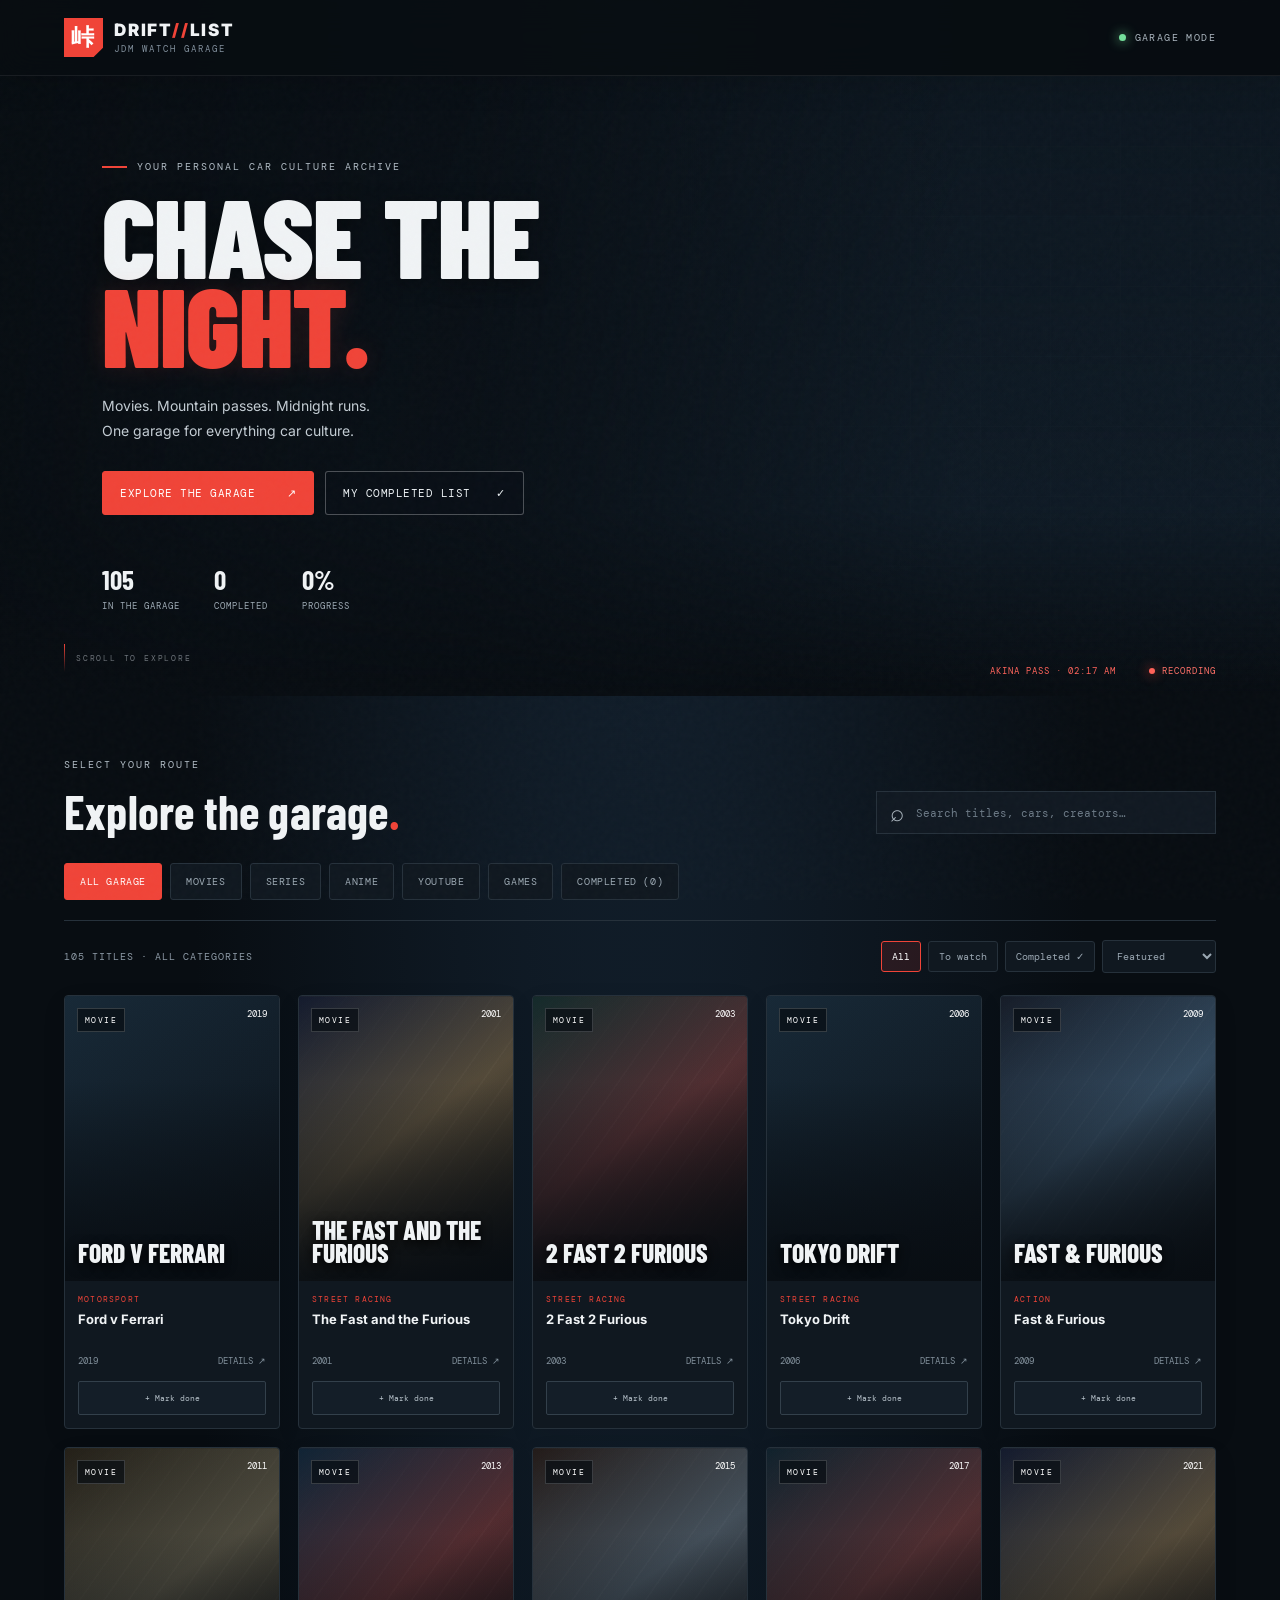
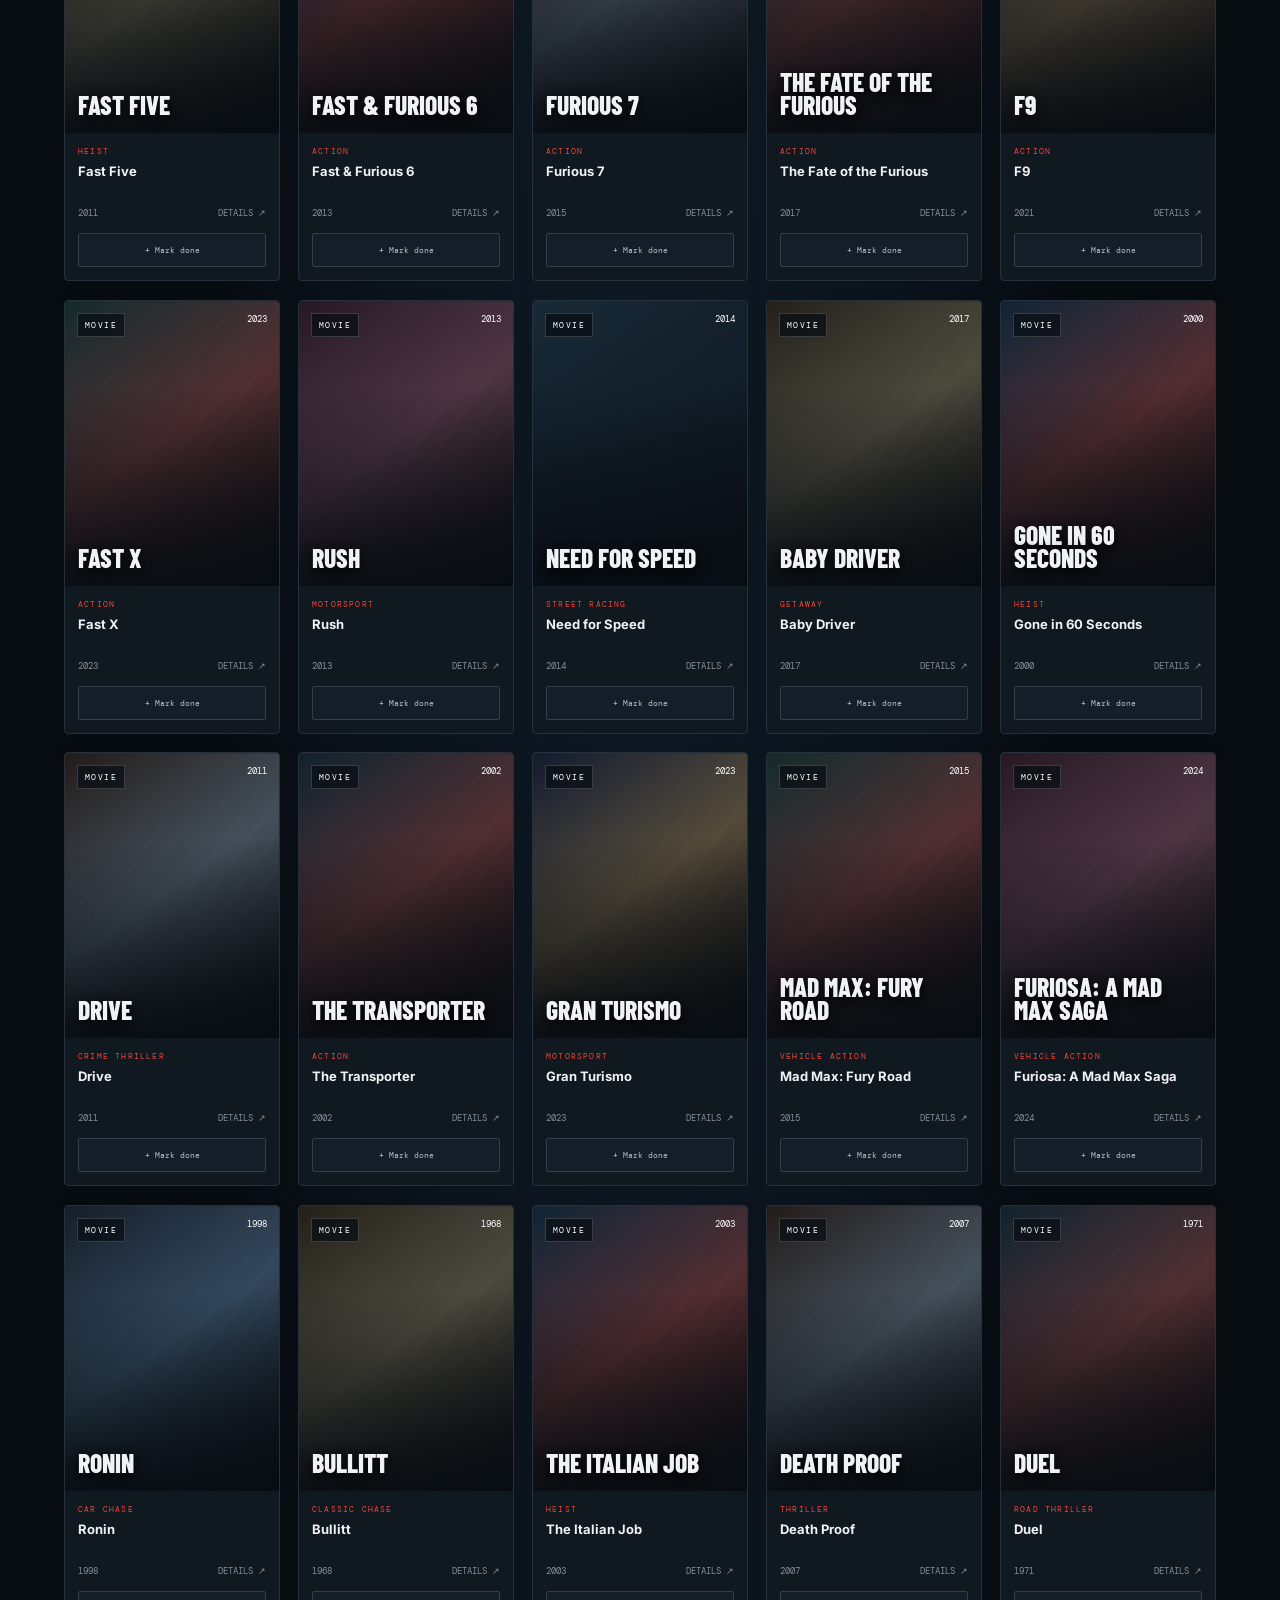
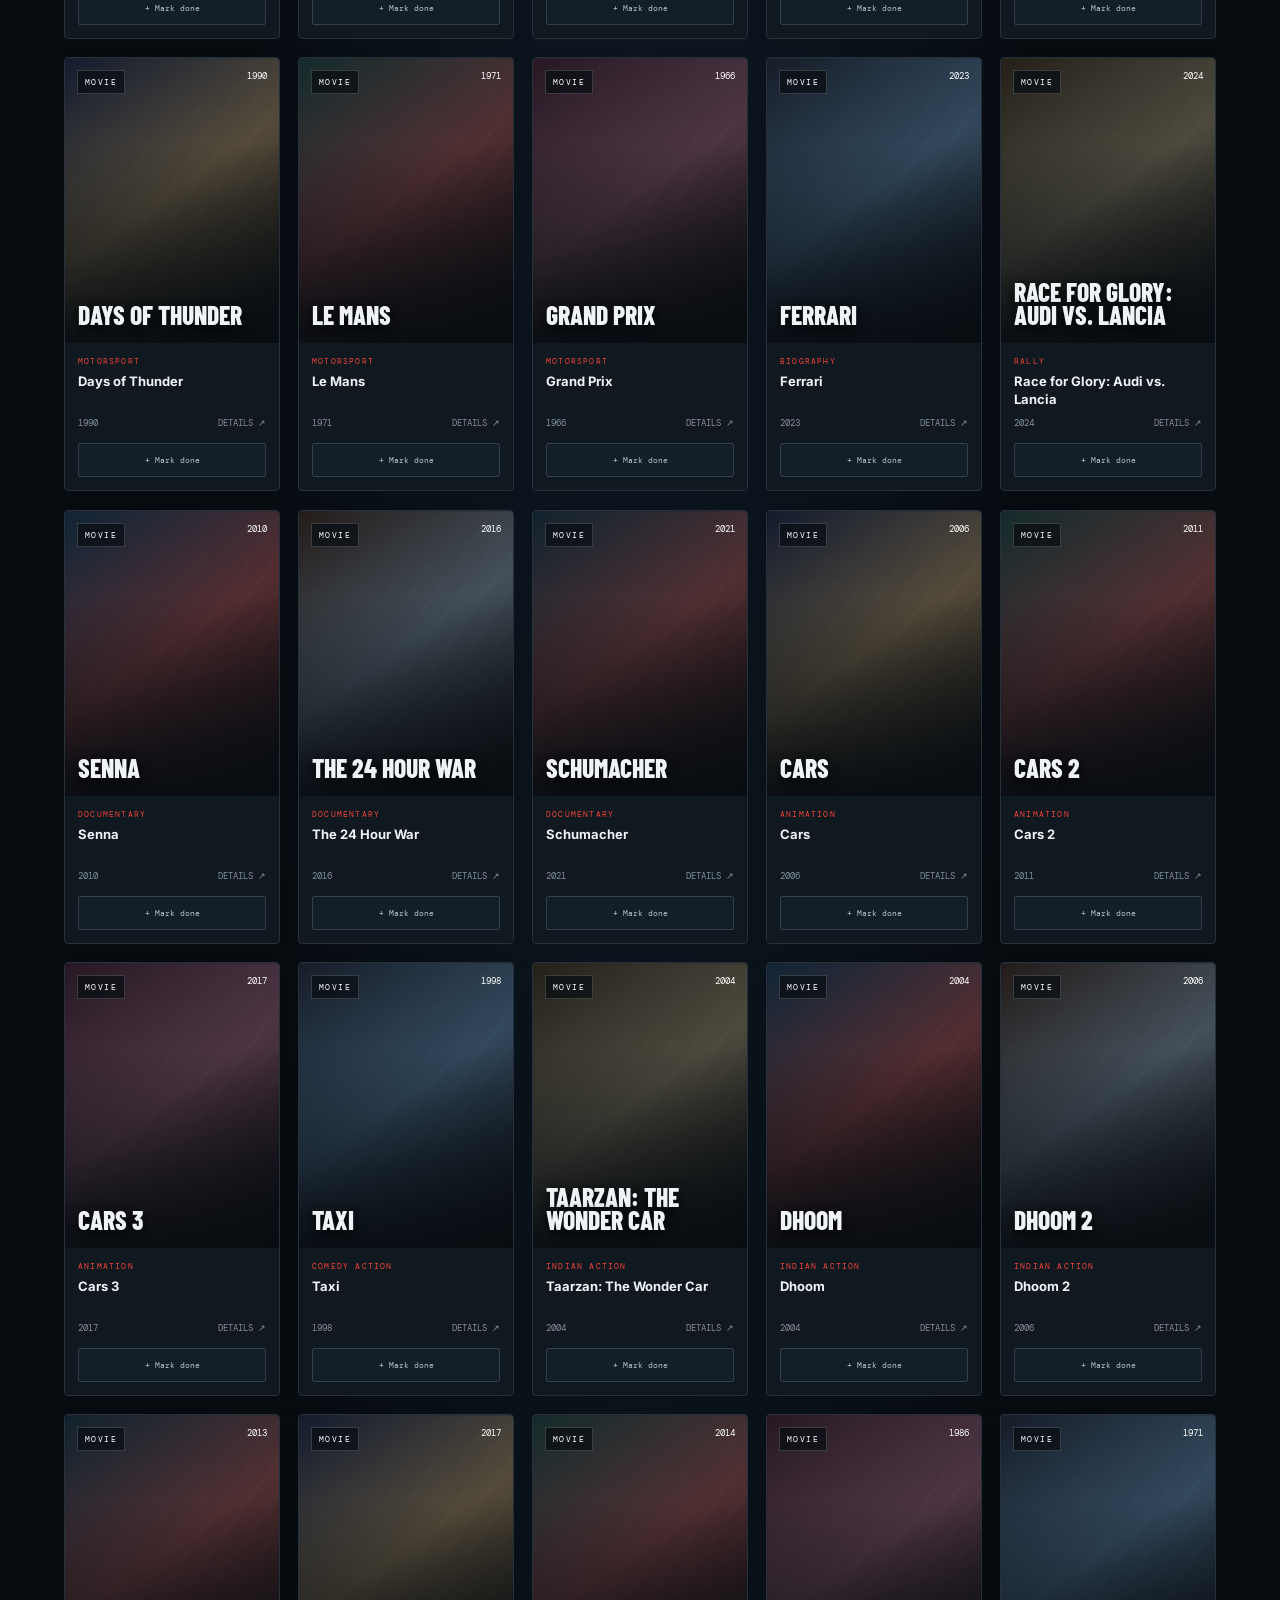
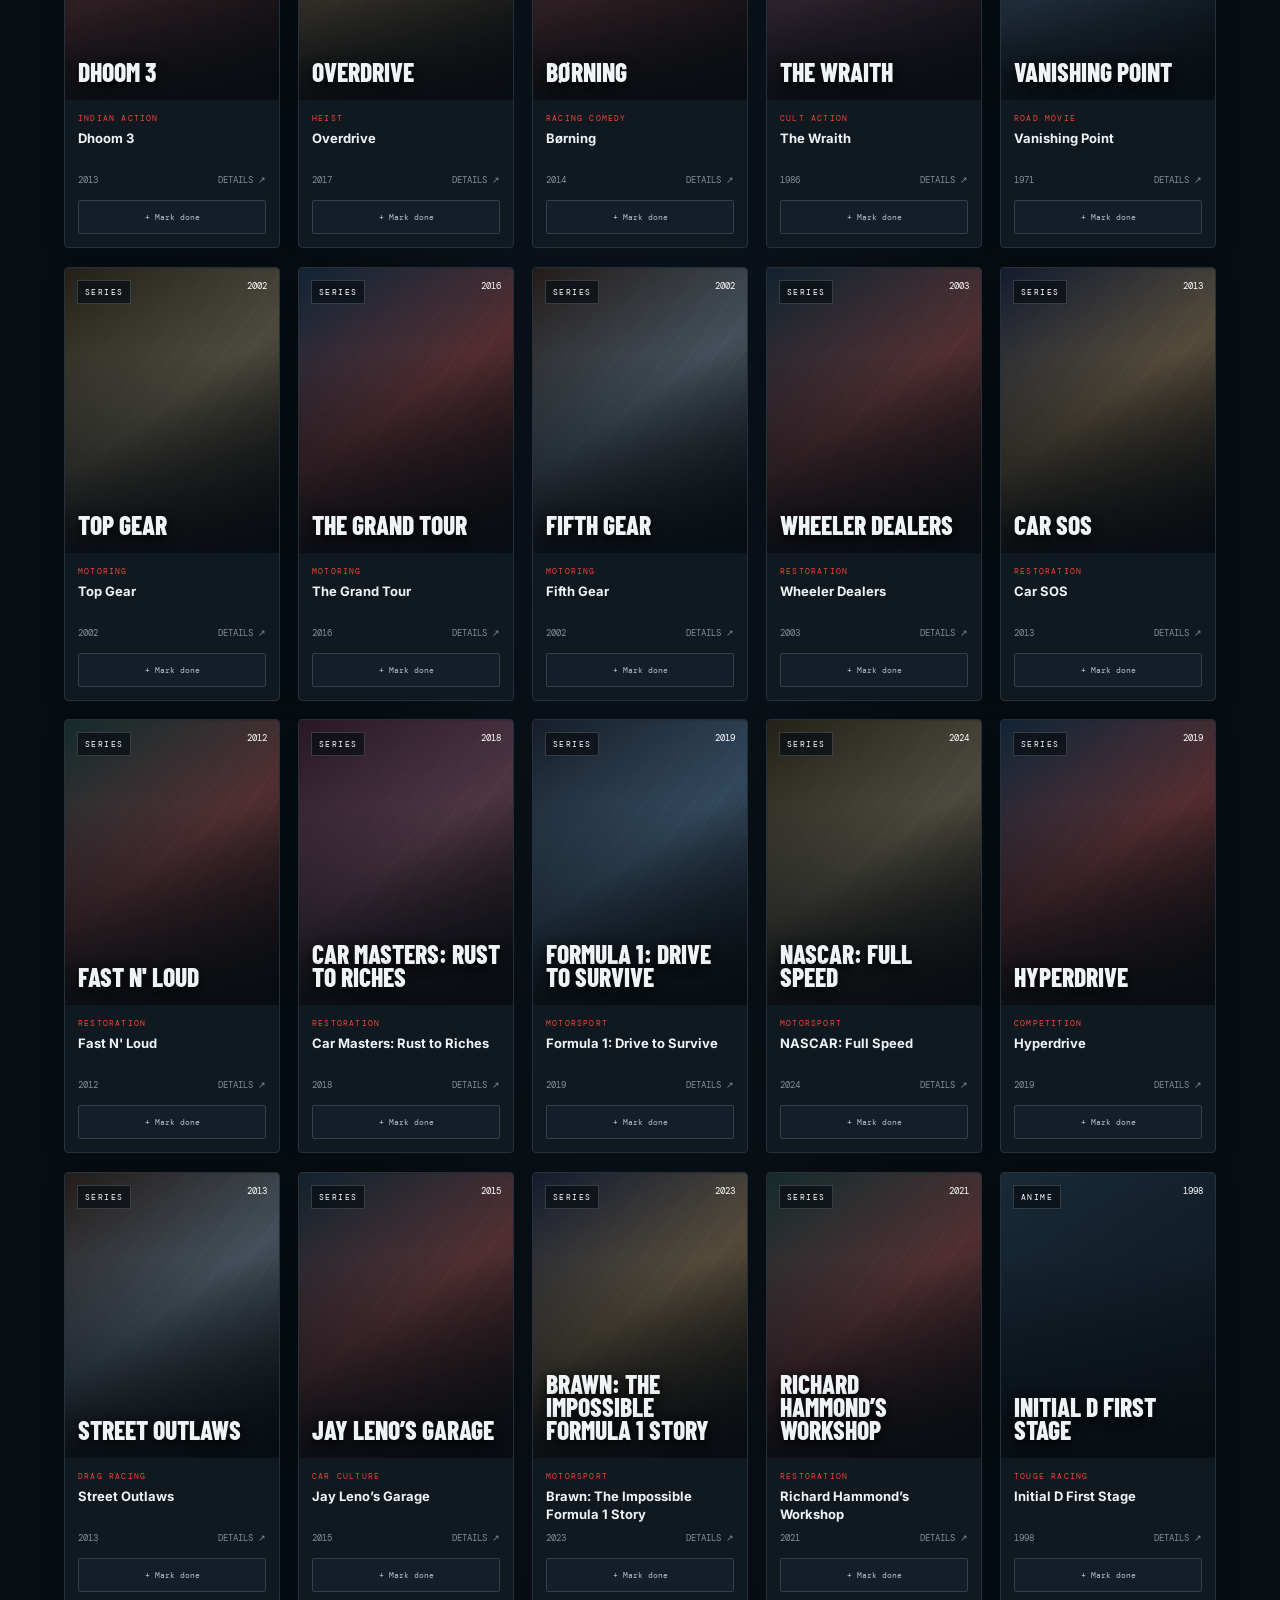
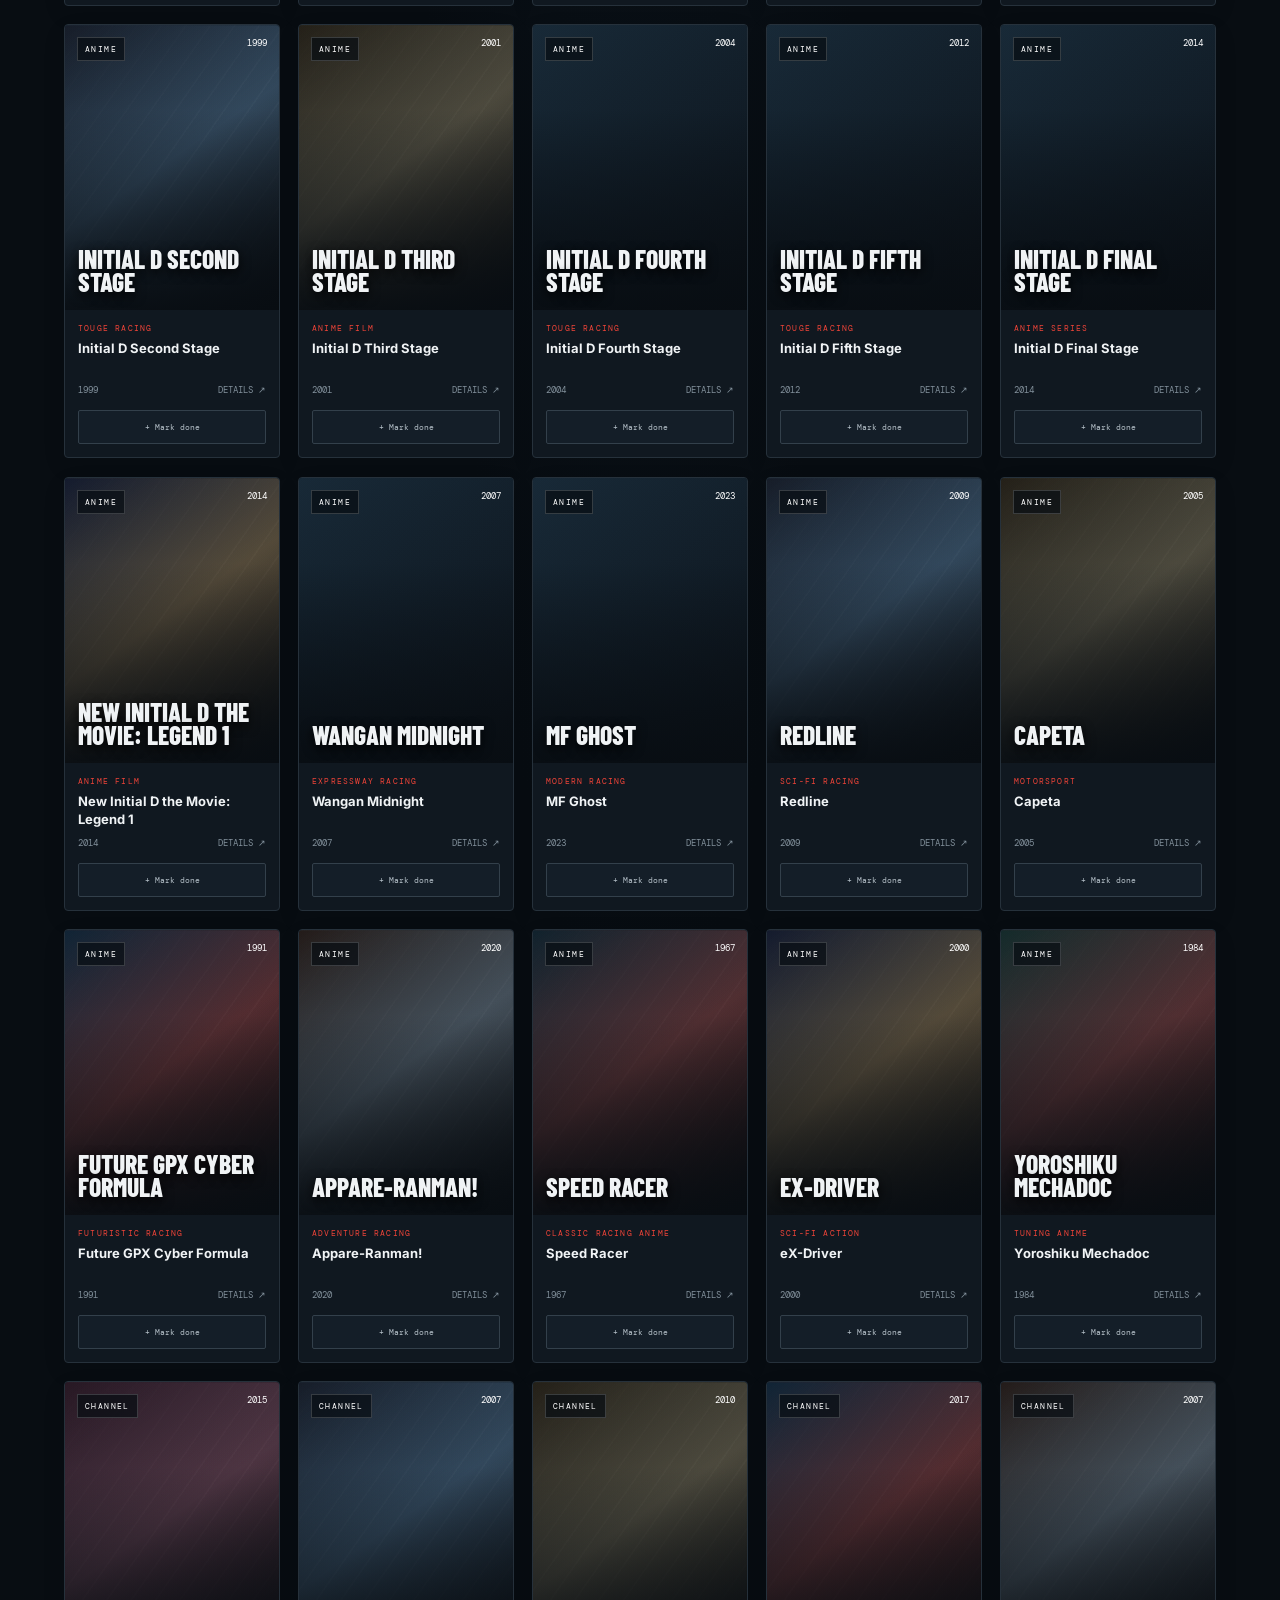
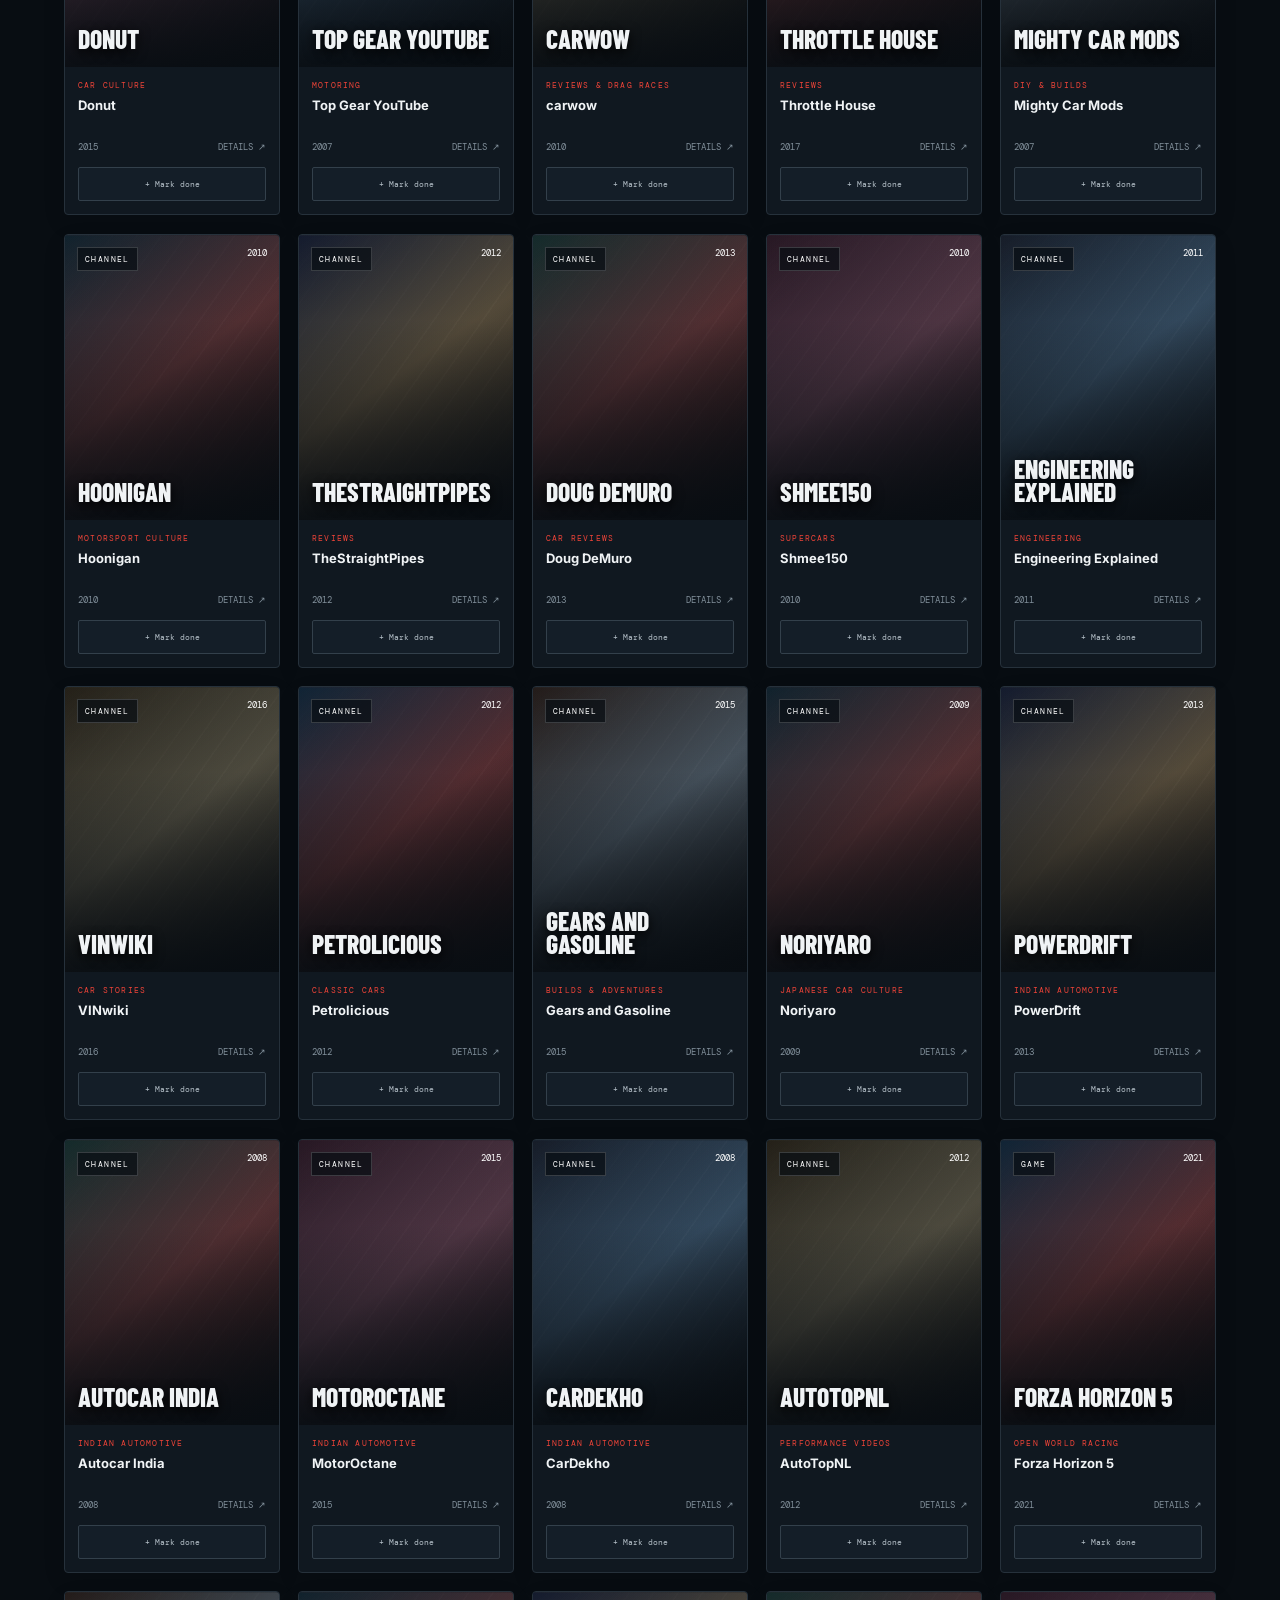
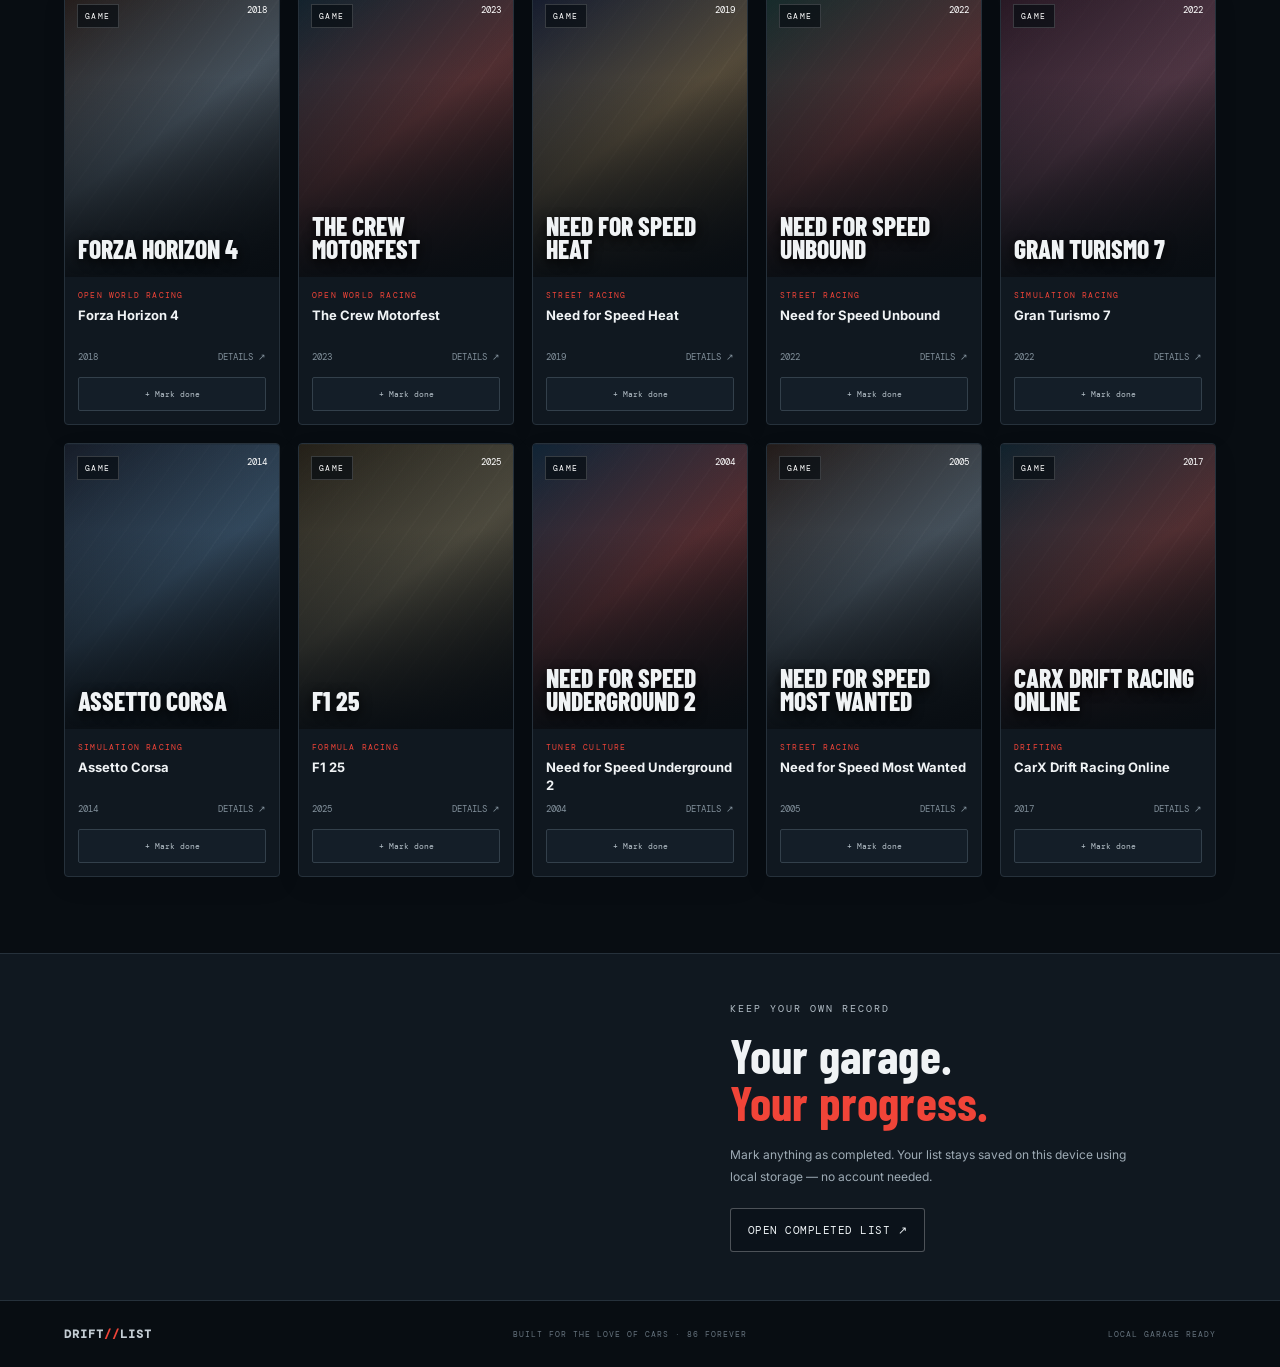
==== index.html @ f6f62c13 "Add files via upload" ====
<!doctype html>
<html lang="en">
<head>
<meta charset="utf-8"><meta name="viewport" content="width=device-width,initial-scale=1,viewport-fit=cover"><meta name="theme-color" content="#080d12"><meta name="description" content="An Initial D-inspired watchlist for car movies, racing series, anime, YouTube channels and games.">
<link rel="manifest" href="manifest.webmanifest"><link rel="icon" href="assets/icon.svg" type="image/svg+xml"><link rel="stylesheet" href="styles.css"><title>DRIFT//LIST — JDM Watch Garage</title>
</head>
<body>
<div class="scroll-progress" id="scrollProgress"></div><div class="ambient-glow" id="ambientGlow"></div><div class="grain"></div>
<header class="topbar"><a class="brand" href="#home" aria-label="Drift List home"><span class="brand-mark">峠</span><span>DRIFT<span class="slash">//</span>LIST<small>JDM WATCH GARAGE</small></span></a><button id="installBtn" class="install-btn hidden">＋ Install app</button><div class="profile"><span class="live-dot"></span><span>GARAGE MODE</span></div></header>
<main id="app">
<section class="hero" id="hero"><div class="hero-grid"></div><div class="hero-speedlines"></div><div class="hero-shade"></div><div class="hero-content"><p class="eyebrow"><span class="redline"></span> YOUR PERSONAL CAR CULTURE ARCHIVE</p><h1>CHASE THE<br><em>NIGHT.</em></h1><p class="hero-copy">Movies. Mountain passes. Midnight runs.<br>One garage for everything car culture.</p><div class="hero-actions"><button class="primary-btn" data-go="movies">Explore the garage <span>↗</span></button><button class="ghost-btn" data-go="completed">My completed list <span>✓</span></button></div><div class="hero-stats"><div><b id="statTotal">0</b><span>IN THE GARAGE</span></div><div><b id="statDone">0</b><span>COMPLETED</span></div><div><b id="statPercent">0%</b><span>PROGRESS</span></div></div></div><div class="hero-caption"><span class="caption-location">AKINA PASS · 02:17 AM</span> <span class="recording"><i></i> RECORDING</span></div><div class="hero-scroll-cue"><span></span> SCROLL TO EXPLORE</div></section>
<section class="dashboard"><div class="section-head"><div><p class="eyebrow">SELECT YOUR ROUTE</p><h2>Explore the garage<span class="red-dot">.</span></h2></div><label class="searchbox"><span>⌕</span><input id="searchInput" type="search" placeholder="Search titles, cars, creators…" autocomplete="off"></label></div>
<nav class="category-nav" id="categoryNav" aria-label="Content categories"></nav>
<div class="filter-row"><span id="resultCount">ALL TITLES</span><div class="filters"><button class="filter-chip active" data-filter="all">All</button><button class="filter-chip" data-filter="todo">To watch</button><button class="filter-chip" data-filter="done">Completed ✓</button><select id="sortSelect" aria-label="Sort titles"><option value="featured">Featured</option><option value="az">A–Z</option><option value="year">Release year</option></select></div></div>
<div id="cardGrid" class="card-grid"></div><div id="emptyState" class="empty hidden"><span>峠</span><h3>No cars on this route.</h3><p>Try another search or category.</p></div>
</section>
<section class="feature-strip"><div class="feature-art"></div><div><p class="eyebrow">KEEP YOUR OWN RECORD</p><h2>Your garage.<br><em>Your progress.</em></h2><p>Mark anything as completed. Your list stays saved on this device using local storage — no account needed.</p><button class="ghost-btn" data-go="completed">Open completed list ↗</button></div></section>
<footer><span class="brand-mini">DRIFT<span>//</span>LIST</span><span>BUILT FOR THE LOVE OF CARS · 86 FOREVER</span><span id="onlineStatus">LOCAL GARAGE READY</span></footer>
</main>
<aside id="detailView" class="detail-view hidden" aria-live="polite"><button id="backBtn" class="back-btn">← BACK TO GARAGE</button><div id="detailContent"></div></aside>
<div id="toast" class="toast" role="status"></div>
<script src="app.js"></script>
</body></html>
---- styles.css ----
@import url('https://fonts.googleapis.com/css2?family=Barlow+Condensed:wght@500;600;700;800;900&family=DM+Mono:wght@400;500&family=Inter:wght@400;500;600;700;800&display=swap');
:root{--bg:#080d12;--panel:#101820;--panel2:#151f29;--line:#26313b;--text:#f0f3f5;--muted:#8d9aa6;--red:#f04438;--yellow:#ffc857;--mono:'DM Mono',monospace;--display:'Barlow Condensed',Impact,sans-serif}*{box-sizing:border-box}html{scroll-behavior:smooth}body{margin:0;background:var(--bg);color:var(--text);font-family:Inter,Arial,sans-serif;min-height:100vh}.grain{pointer-events:none;position:fixed;inset:0;z-index:10;opacity:.07;background-image:url("data:image/svg+xml,%3Csvg viewBox='0 0 180 180' xmlns='http://www.w3.org/2000/svg'%3E%3Cfilter id='n'%3E%3CfeTurbulence type='fractalNoise' baseFrequency='.9' numOctaves='3' stitchTiles='stitch'/%3E%3C/filter%3E%3Crect width='100%25' height='100%25' filter='url(%23n)' opacity='.3'/%3E%3C/svg%3E")}.topbar{height:76px;padding:0 clamp(18px,5vw,76px);display:flex;align-items:center;justify-content:space-between;border-bottom:1px solid #ffffff12;background:#080d12ee;position:sticky;top:0;z-index:20;backdrop-filter:blur(16px)}.brand{display:flex;gap:11px;align-items:center;text-decoration:none;color:var(--text);font-weight:900;letter-spacing:1.8px;font-size:17px}.brand-mark{display:grid;place-items:center;width:39px;height:39px;background:var(--red);color:white;font-size:23px;clip-path:polygon(0 0,100% 0,100% 76%,76% 100%,0 100%)}.brand small{display:block;font:9px var(--mono);color:#82909d;letter-spacing:2px;margin-top:3px}.slash,.brand-mini span{color:var(--red)}.profile{font:10px var(--mono);letter-spacing:1.4px;color:#aab5be;display:flex;align-items:center;gap:9px}.live-dot{width:7px;height:7px;border-radius:50%;background:#75df9b;box-shadow:0 0 12px #75df9b}.install-btn{border:1px solid #394550;background:#151f29;color:#fff;border-radius:4px;padding:10px 14px;font:11px var(--mono);cursor:pointer;margin-left:auto;margin-right:20px}.hidden{display:none!important}.hero{min-height:570px;position:relative;overflow:hidden;background:#111e2a url('assets/mountain-drift.jpg') center 53%/cover no-repeat;display:flex;align-items:center}.hero-shade{position:absolute;inset:0;background:linear-gradient(90deg,#080d12f5 0%,#080d12c9 37%,#080d1233 75%),linear-gradient(0deg,#080d12 0%,transparent 30%,#080d1240 100%)}.hero-content{position:relative;z-index:1;padding:68px clamp(22px,8vw,120px);max-width:750px}.eyebrow{font:10px var(--mono);letter-spacing:2px;color:#b2bdc6;margin:0 0 17px;display:flex;align-items:center;gap:10px}.redline{width:25px;height:2px;background:var(--red)}h1,h2,h3,p{margin-top:0}h1{font:900 clamp(64px,9vw,112px)/.79 var(--display);letter-spacing:-1px;margin:0 0 26px;text-transform:uppercase;text-shadow:0 5px 22px #0006}h1 em,h2 em{color:var(--red);font-style:normal}.hero-copy{font-size:14px;line-height:1.8;color:#c4cdd4}.hero-actions{display:flex;flex-wrap:wrap;gap:11px;margin-top:27px}.primary-btn,.ghost-btn{font:11px var(--mono);letter-spacing:.5px;text-transform:uppercase;padding:14px 17px;border-radius:3px;cursor:pointer;transition:.2s}.primary-btn{background:var(--red);border:1px solid var(--red);color:white}.primary-btn:hover{background:#d93127;transform:translateY(-2px)}.primary-btn span{margin-left:24px}.ghost-btn{background:#0a1018a6;border:1px solid #ffffff45;color:#edf2f5}.ghost-btn:hover{border-color:var(--red);transform:translateY(-2px)}.ghost-btn span{margin-left:18px}.hero-stats{display:flex;gap:34px;margin-top:48px}.hero-stats div{display:flex;flex-direction:column;gap:5px}.hero-stats b{font:700 27px var(--display)}.hero-stats span{font:9px var(--mono);letter-spacing:1px;color:#9eabb5}.hero-caption{position:absolute;bottom:19px;right:clamp(20px,5vw,75px);font:9px var(--mono);letter-spacing:1px;color:#c3ccd2}.hero-caption span{color:#ff645b;margin-left:18px}.dashboard{padding:62px clamp(18px,5vw,76px) 75px;max-width:1600px;margin:auto}.section-head{display:flex;justify-content:space-between;align-items:end;gap:25px}.section-head h2,.feature-strip h2{font:700 clamp(32px,4vw,47px)/.98 var(--display);letter-spacing:.2px;margin:0}.red-dot{color:var(--red)}.searchbox{width:min(340px,100%);display:flex;align-items:center;gap:10px;background:#111922;border:1px solid var(--line);padding:0 13px;height:43px;color:#a9b4bd}.searchbox span{font-size:24px}.searchbox input{width:100%;background:none;border:0;outline:none;color:white;font:11px var(--mono)}.searchbox input::placeholder{color:#6d7b87}.category-nav{display:flex;gap:8px;overflow:auto;padding:29px 0 20px;scrollbar-width:thin;scrollbar-color:#35414c transparent}.cat-btn{flex:0 0 auto;border:1px solid var(--line);background:#101820;color:#9ca9b3;padding:11px 15px;border-radius:3px;font:10px var(--mono);text-transform:uppercase;letter-spacing:.6px;cursor:pointer}.cat-btn:hover,.cat-btn.active{background:var(--red);border-color:var(--red);color:white}.filter-row{display:flex;justify-content:space-between;align-items:center;border-top:1px solid var(--line);padding:19px 0 22px;font:10px var(--mono);letter-spacing:1px;color:#8d9aa6}.filters{display:flex;align-items:center;gap:7px}.filter-chip,select{border:1px solid var(--line);background:#101820;color:#9ba8b3;padding:8px 10px;border-radius:3px;font:10px var(--mono);cursor:pointer}.filter-chip.active{border-color:#f04438;color:#fff;background:#f0443820}select{outline:none}.card-grid{display:grid;grid-template-columns:repeat(5,minmax(0,1fr));gap:18px}.media-card{min-width:0;background:#101820;border:1px solid #26313b;position:relative;transition:transform .22s,border-color .22s;cursor:pointer;overflow:hidden}.media-card:hover{transform:translateY(-5px);border-color:#697783}.poster{aspect-ratio:3/4;position:relative;overflow:hidden;background:#19232d;isolation:isolate}.poster:before{content:'';position:absolute;inset:0;background:linear-gradient(180deg,#08101a05 30%,#080d12ed 100%);z-index:1}.poster-art{position:absolute;inset:0;background-size:cover;background-position:center;transition:transform .45s;filter:saturate(.82)}.media-card:hover .poster-art{transform:scale(1.05)}.poster-title{position:absolute;left:13px;right:12px;bottom:17px;z-index:2;font:800 clamp(23px,2vw,34px)/.9 var(--display);text-transform:uppercase;text-shadow:0 3px 12px #000}.poster-kicker{position:absolute;top:12px;left:12px;z-index:2;font:8px var(--mono);letter-spacing:1.4px;background:#080d12b8;border:1px solid #ffffff2c;padding:6px 7px;color:#fff}.poster-year{position:absolute;top:12px;right:12px;z-index:2;font:9px var(--mono);color:#fff}.done-mark{position:absolute;z-index:3;right:10px;bottom:10px;width:27px;height:27px;border-radius:50%;display:grid;place-items:center;background:#75df9b;color:#08120d;font-size:15px;font-weight:800}.card-info{padding:13px 13px 14px}.card-type{font:8px var(--mono);letter-spacing:1.2px;color:var(--red);text-transform:uppercase;margin-bottom:7px}.card-title{font-size:13px;font-weight:700;line-height:1.35;margin:0 0 9px;white-space:nowrap;overflow:hidden;text-overflow:ellipsis}.card-meta{display:flex;justify-content:space-between;align-items:center;color:#82909b;font:9px var(--mono)}.card-actions{display:flex;gap:6px;padding:0 13px 13px}.mini-btn{flex:1;border:1px solid #33404b;background:#141e28;color:#b8c3cb;border-radius:2px;padding:8px 4px;font:8px var(--mono);cursor:pointer}.mini-btn:hover{border-color:var(--red);color:white}.mini-btn.is-done{border-color:#326a4b;color:#75df9b;background:#75df9b10}.empty{text-align:center;padding:70px 20px;color:#8d9aa6}.empty>span{font-size:38px;color:var(--red)}.empty h3{font:700 32px var(--display);color:white;margin:12px 0}.feature-strip{min-height:300px;display:grid;grid-template-columns:1fr 1fr;background:#101820;border-top:1px solid var(--line);border-bottom:1px solid var(--line)}.feature-art{background:url('assets/ae86-tokyo.jpg') center/cover no-repeat;min-height:300px}.feature-strip>div+div{padding:48px clamp(25px,7vw,90px);align-self:center}.feature-strip h2{font-size:48px;margin-bottom:18px}.feature-strip p:not(.eyebrow){font-size:12px;line-height:1.8;color:#9eabb5;max-width:400px}.feature-strip .ghost-btn{margin-top:9px}footer{display:flex;align-items:center;justify-content:space-between;gap:18px;padding:25px clamp(18px,5vw,76px);color:#65727d;font:8px var(--mono);letter-spacing:1px}.brand-mini{font-weight:700;color:#c4cdd4;font-size:12px}.detail-view{max-width:1300px;margin:auto;padding:28px clamp(18px,5vw,76px) 80px;min-height:75vh}.back-btn{border:0;background:none;color:#aab6c0;font:10px var(--mono);letter-spacing:1px;cursor:pointer;padding:12px 0 25px}.detail-hero{display:grid;grid-template-columns:minmax(220px,340px) 1fr;gap:clamp(25px,5vw,65px);align-items:start}.detail-poster{aspect-ratio:3/4;max-height:490px;background-size:cover;background-position:center;position:relative;border:1px solid #ffffff26}.detail-copy{padding:12px 0}.detail-copy h1{font-size:clamp(46px,7vw,84px);line-height:.88;margin:10px 0 20px}.detail-desc{max-width:700px;color:#b3bec7;font-size:14px;line-height:1.9}.detail-tags{display:flex;gap:8px;flex-wrap:wrap;margin:18px 0 25px}.tag{border:1px solid #34414c;padding:7px 9px;color:#9eabb5;font:9px var(--mono);text-transform:uppercase}.detail-actions{display:flex;flex-wrap:wrap;gap:10px;margin:25px 0}.platforms{margin-top:32px;padding-top:22px;border-top:1px solid var(--line)}.platforms h3{font:700 25px var(--display);margin-bottom:9px}.platforms p{color:#91a0ab;font-size:12px;line-height:1.8}.platform-links{display:flex;gap:8px;flex-wrap:wrap}.platform-link{display:inline-block;color:white;text-decoration:none;background:#17232e;border:1px solid #35434f;padding:10px 13px;font:10px var(--mono)}.platform-link:hover{border-color:var(--red)}.toast{position:fixed;bottom:22px;left:50%;transform:translate(-50%,20px);opacity:0;pointer-events:none;background:#e9f6ed;color:#102319;padding:12px 18px;border-radius:4px;font:11px var(--mono);z-index:40;transition:.25s;box-shadow:0 10px 35px #0008}.toast.show{opacity:1;transform:translate(-50%,0)}
@media(max-width:1100px){.card-grid{grid-template-columns:repeat(4,minmax(0,1fr))}.hero{min-height:530px}}@media(max-width:800px){.card-grid{grid-template-columns:repeat(3,minmax(0,1fr));gap:12px}.section-head{align-items:start;flex-direction:column}.searchbox{width:100%}.feature-strip{grid-template-columns:1fr}.feature-art{min-height:230px}.feature-strip>div+div{padding:35px 24px}.detail-hero{grid-template-columns:minmax(140px,240px) 1fr;gap:24px}.detail-copy h1{font-size:52px}.profile{font-size:8px}}@media(max-width:540px){.topbar{height:65px;padding:0 16px}.profile{display:none}.install-btn{margin-right:0}.hero{min-height:600px;background-position:57% center}.hero-shade{background:linear-gradient(90deg,#080d12e8 0%,#080d12a8 60%,#080d1240 100%),linear-gradient(0deg,#080d12 0%,transparent 45%)}.hero-content{padding:55px 21px}.hero-stats{gap:21px;margin-top:38px}.hero-stats b{font-size:24px}.hero-stats span{font-size:7px}.dashboard{padding:45px 15px 55px}.card-grid{grid-template-columns:repeat(2,minmax(0,1fr));gap:10px}.card-info{padding:10px}.card-actions{padding:0 10px 10px}.card-title{font-size:12px}.poster-title{font-size:29px}.filter-row{align-items:flex-start;gap:12px;flex-direction:column}.filters{width:100%;flex-wrap:wrap}.filters select{margin-left:auto}.detail-hero{grid-template-columns:1fr}.detail-poster{width:min(75%,300px);margin:auto}.detail-copy h1{font-size:62px}.detail-view{padding:20px 17px 55px}.hero-caption{font-size:7px;right:15px}footer{align-items:flex-start;flex-direction:column}.feature-art{min-height:190px}}
/* Responsive polish: desktop-first refinement, clearer controls and accessible focus states */
:root{color-scheme:dark;--radius:5px}
body{overflow-x:hidden;background:radial-gradient(ellipse at 50% -20%,#142332 0%,var(--bg) 52%)}
.topbar{box-shadow:0 8px 30px #0002}
.brand{white-space:nowrap}
button,input,select,a{-webkit-tap-highlight-color:transparent}
button:focus-visible,a:focus-visible,input:focus-visible,select:focus-visible{outline:2px solid var(--yellow);outline-offset:3px}
.primary-btn,.ghost-btn,.cat-btn,.filter-chip,.mini-btn,.platform-link{transition:background .18s ease,border-color .18s ease,color .18s ease,transform .18s ease}
.dashboard{width:100%}
.category-nav{scroll-snap-type:x proximity}
.cat-btn{scroll-snap-align:start}
.card-grid{grid-template-columns:repeat(5,minmax(0,1fr))}
.media-card{border-radius:4px;box-shadow:0 8px 26px #00000012}
.poster{background-image:linear-gradient(145deg,#182a38,#0b1118)}
.card-title{white-space:normal;display:-webkit-box;-webkit-line-clamp:2;-webkit-box-orient:vertical;min-height:2.7em}
.card-actions{padding-top:0}
.mini-btn{min-height:34px}
.feature-strip{overflow:hidden}
.detail-view{animation:fadeIn .24s ease both}
.detail-poster{border-radius:5px;box-shadow:0 24px 70px #0005}
.platform-link{border-radius:3px}
.toast{max-width:calc(100vw - 30px);text-align:center}
@keyframes fadeIn{from{opacity:0;transform:translateY(8px)}to{opacity:1;transform:translateY(0)}}
@media(min-width:1500px){.card-grid{grid-template-columns:repeat(6,minmax(0,1fr))}.hero{min-height:640px}.hero-content{max-width:850px}.hero-copy{font-size:15px}}
@media(max-width:1100px){.card-grid{grid-template-columns:repeat(4,minmax(0,1fr))}}
@media(max-width:800px){.card-grid{grid-template-columns:repeat(3,minmax(0,1fr))}.hero{min-height:500px}.hero-content{max-width:650px}.section-head h2{font-size:clamp(32px,6vw,44px)}}
@media(max-width:540px){.card-grid{grid-template-columns:repeat(2,minmax(0,1fr))}.hero{min-height:570px}.hero-content{padding-top:45px;padding-bottom:45px}.hero-actions{align-items:stretch}.hero-actions button{min-height:46px}.hero-stats{gap:clamp(15px,5vw,24px)}.hero-stats b{font-size:23px}.hero-stats span{letter-spacing:.5px}.filter-chip,select{min-height:36px}.detail-copy h1{overflow-wrap:anywhere}.detail-desc{font-size:13px}.detail-actions button{flex:1}.brand{font-size:15px}.brand-mark{width:35px;height:35px}.dashboard{padding-top:38px}}
@media(max-width:360px){.card-grid{gap:8px}.poster-title{font-size:24px;left:9px;right:8px}.poster-kicker{left:8px;top:8px;font-size:7px}.poster-year{right:8px;top:8px}.card-info{padding:9px}.card-actions{padding:0 9px 9px}.mini-btn{font-size:7px}.hero-stats{gap:12px}}
@media(prefers-reduced-motion:reduce){*,*::before,*::after{scroll-behavior:auto!important;animation-duration:.01ms!important;animation-iteration-count:1!important;transition-duration:.01ms!important}}


/* MOTION PACKAGE — kinetic JDM atmosphere */
:root{--ease-out:cubic-bezier(.16,1,.3,1);--ease-drift:cubic-bezier(.22,.61,.36,1)}
body{background-color:#070b10}
::selection{background:var(--red);color:#fff}
.scroll-progress{position:fixed;top:0;left:0;height:2px;width:0;background:linear-gradient(90deg,#ffb14a,var(--red));z-index:100;box-shadow:0 0 14px #f04438aa;transition:width .08s linear}
.ambient-glow{position:fixed;z-index:0;pointer-events:none;width:420px;height:420px;border-radius:50%;background:radial-gradient(circle,#f044380b,transparent 68%);transform:translate(-50%,-50%);opacity:0;transition:opacity .3s}
@media(hover:hover){.ambient-glow{opacity:1}}
.topbar{transition:background .3s, border-color .3s}.topbar.scrolled{background:#070b10f5;border-color:#f0443844}
.hero{isolation:isolate;min-height:620px;background-position:50% 53%;animation:hero-arrive 1.1s var(--ease-out) both}
.hero:after{content:"";position:absolute;inset:0;pointer-events:none;background:linear-gradient(110deg,transparent 30%,#ffffff08 48%,transparent 65%);transform:translateX(-100%);animation:light-sweep 1.6s .4s ease-out both}
.hero-grid{position:absolute;inset:0;opacity:.15;background-image:linear-gradient(#9cb1c01a 1px,transparent 1px),linear-gradient(90deg,#9cb1c01a 1px,transparent 1px);background-size:70px 70px;mask-image:linear-gradient(90deg,transparent,#000 75%);pointer-events:none}
.hero-speedlines{position:absolute;inset:-30%;opacity:0;background:repeating-linear-gradient(112deg,transparent 0 100px,#dce8f008 101px 103px,transparent 104px 170px);transform:translateX(-5%);animation:speedline-arrive 1.5s .5s ease-out forwards;pointer-events:none}
.hero-content>*{animation:content-arrive .75s var(--ease-out) both}.hero-content>.eyebrow{animation-delay:.12s}.hero-content>h1{animation-delay:.2s}.hero-content>.hero-copy{animation-delay:.3s}.hero-content>.hero-actions{animation-delay:.4s}.hero-content>.hero-stats{animation-delay:.52s}
h1 em{display:inline-block;animation:neon-flicker 5s 1.5s infinite;text-shadow:0 0 26px #f0443824}
.redline{animation:line-pulse 2.4s ease-in-out infinite}
.live-dot,.recording i{animation:live-pulse 1.7s ease-in-out infinite}
.hero-caption{display:flex;align-items:center;gap:15px}.recording{display:inline-flex;align-items:center;gap:7px;color:#ff7168!important}.recording i{width:6px;height:6px;border-radius:50%;background:#ff6259;display:inline-block;box-shadow:0 0 12px #f04438}
.hero-scroll-cue{position:absolute;left:clamp(22px,5vw,76px);bottom:24px;display:flex;align-items:center;gap:11px;font:8px var(--mono);letter-spacing:1.8px;color:#c4cdd488;z-index:2}.hero-scroll-cue span{width:1px;height:28px;background:linear-gradient(var(--red),transparent);animation:cue-drop 1.8s ease-in-out infinite}
.primary-btn,.ghost-btn,.cat-btn,.filter-chip,.mini-btn,.platform-link{position:relative;overflow:hidden;isolation:isolate}
.primary-btn:before,.ghost-btn:before,.platform-link:before{content:"";position:absolute;z-index:-1;inset:0;background:linear-gradient(105deg,transparent 20%,#ffffff18 50%,transparent 80%);transform:translateX(-120%);transition:transform .55s var(--ease-out)}
.primary-btn:hover:before,.ghost-btn:hover:before,.platform-link:hover:before{transform:translateX(120%)}
.primary-btn:active,.ghost-btn:active,.mini-btn:active,.filter-chip:active{transform:scale(.97)}
.media-card{opacity:0;transform:translateY(22px) scale(.985);transition:opacity .6s var(--ease-out),transform .6s var(--ease-out),border-color .25s,box-shadow .3s;will-change:transform}
.media-card.in-view{opacity:1;transform:translateY(0) scale(1)}
.media-card:hover{transform:translateY(-8px) scale(1.012);box-shadow:0 18px 42px #0006,0 0 0 1px #f0443820}
.media-card:after{content:"";position:absolute;inset:0;pointer-events:none;border:1px solid transparent;transition:border-color .3s}.media-card:hover:after{border-color:#f044384d}
.poster-art{transition:transform .8s var(--ease-out),filter .5s}.media-card:hover .poster-art{transform:scale(1.075);filter:saturate(1.08) contrast(1.04)}
.poster:after{content:"";position:absolute;z-index:1;top:-40%;left:-70%;width:45%;height:180%;background:linear-gradient(90deg,transparent,#ffffff0c,transparent);transform:rotate(18deg);transition:left .8s var(--ease-out);pointer-events:none}.media-card:hover .poster:after{left:140%}
.poster-title{transition:transform .35s var(--ease-out),letter-spacing .35s}.media-card:hover .poster-title{transform:translateX(3px);letter-spacing:.3px}
.poster-kicker{transition:background .25s,border-color .25s}.media-card:hover .poster-kicker{background:var(--red);border-color:var(--red)}
.done-mark{animation:check-pop .35s var(--ease-out) both}
.category-nav{mask-image:linear-gradient(90deg,#000 0%,#000 94%,transparent 100%)}
.cat-btn{transition:transform .25s var(--ease-out),background .2s,border-color .2s,color .2s}.cat-btn:hover{transform:translateY(-2px)}
.searchbox{transition:border-color .25s,box-shadow .25s,transform .25s}.searchbox:focus-within{border-color:#f04438a8;box-shadow:0 0 0 3px #f0443812;transform:translateY(-1px)}
.section-head,.category-nav,.filter-row,.feature-strip,footer{animation:content-arrive .7s var(--ease-out) both}
.section-head{animation-delay:.08s}.category-nav{animation-delay:.15s}.filter-row{animation-delay:.2s}
.feature-art{position:relative;overflow:hidden}.feature-art:after{content:"";position:absolute;inset:0;background:linear-gradient(110deg,transparent 25%,#ffffff12 50%,transparent 75%);transform:translateX(-120%);transition:transform 1s var(--ease-out)}.feature-strip:hover .feature-art:after{transform:translateX(120%)}
.feature-strip>div+div{transition:transform .5s var(--ease-out)}.feature-strip:hover>div+div{transform:translateX(3px)}
.detail-view{animation:detail-enter .45s var(--ease-out) both}.detail-poster{animation:poster-enter .65s var(--ease-out) both}.detail-copy>*{animation:content-arrive .55s var(--ease-out) both}.detail-copy>*:nth-child(1){animation-delay:.05s}.detail-copy>*:nth-child(2){animation-delay:.1s}.detail-copy>*:nth-child(3){animation-delay:.16s}.detail-copy>*:nth-child(4){animation-delay:.22s}.detail-copy>*:nth-child(5){animation-delay:.28s}.detail-copy>*:nth-child(6){animation-delay:.34s}.detail-copy>*:nth-child(7){animation-delay:.4s}
.toast.show{animation:toast-enter .35s var(--ease-out) both}
@keyframes hero-arrive{from{background-position:50% 60%;filter:saturate(.55)}to{background-position:50% 53%;filter:saturate(1)}}
@keyframes content-arrive{from{opacity:0;transform:translateY(16px)}to{opacity:1;transform:translateY(0)}}
@keyframes detail-enter{from{opacity:0;transform:translateY(12px)}to{opacity:1;transform:translateY(0)}}
@keyframes poster-enter{from{opacity:0;transform:translateX(-12px) scale(.98)}to{opacity:1;transform:translateX(0) scale(1)}}
@keyframes light-sweep{0%{transform:translateX(-100%);opacity:0}20%{opacity:1}100%{transform:translateX(100%);opacity:0}}
@keyframes speedline-arrive{0%{opacity:0;transform:translateX(-5%)}45%{opacity:.55}100%{opacity:.14;transform:translateX(3%)}}
@keyframes neon-flicker{0%,92%,96%,100%{text-shadow:0 0 26px #f0443824}94%,98%{text-shadow:0 0 32px #f0443877}}
@keyframes line-pulse{0%,100%{opacity:.65;transform:scaleX(.8);transform-origin:left}50%{opacity:1;transform:scaleX(1.15);transform-origin:left}}
@keyframes live-pulse{0%,100%{opacity:1;box-shadow:0 0 12px #75df9b}50%{opacity:.55;box-shadow:0 0 3px #75df9b}}
@keyframes cue-drop{0%,100%{transform:scaleY(.7);transform-origin:top;opacity:.55}50%{transform:scaleY(1);opacity:1}}
@keyframes check-pop{0%{transform:scale(.5);opacity:0}70%{transform:scale(1.15)}100%{transform:scale(1);opacity:1}}
@keyframes toast-enter{from{opacity:0;transform:translate(-50%,12px) scale(.96)}to{opacity:1;transform:translate(-50%,0) scale(1)}}
@media(max-width:800px){.hero-scroll-cue{display:none}.hero{min-height:530px}.hero-grid{background-size:48px 48px}.media-card:hover{transform:translateY(-3px)}}
@media(max-width:540px){.hero:after{animation-duration:1s}.hero-scroll-cue{display:none}.hero-caption{gap:8px}.caption-location{font-size:7px}.recording{font-size:7px}.media-card{transform:translateY(16px)}.media-card.in-view{transform:translateY(0)}.media-card:hover{transform:translateY(-2px)}.feature-strip:hover>div+div{transform:none}}
@media(prefers-reduced-motion:reduce){.hero,.hero:after,.hero-content>*,.hero-speedlines,.hero-scroll-cue span,h1 em,.redline,.live-dot,.recording i,.media-card,.detail-view,.detail-poster,.detail-copy>*,.toast.show{animation:none!important;transition:none!important}.media-card{opacity:1;transform:none}}
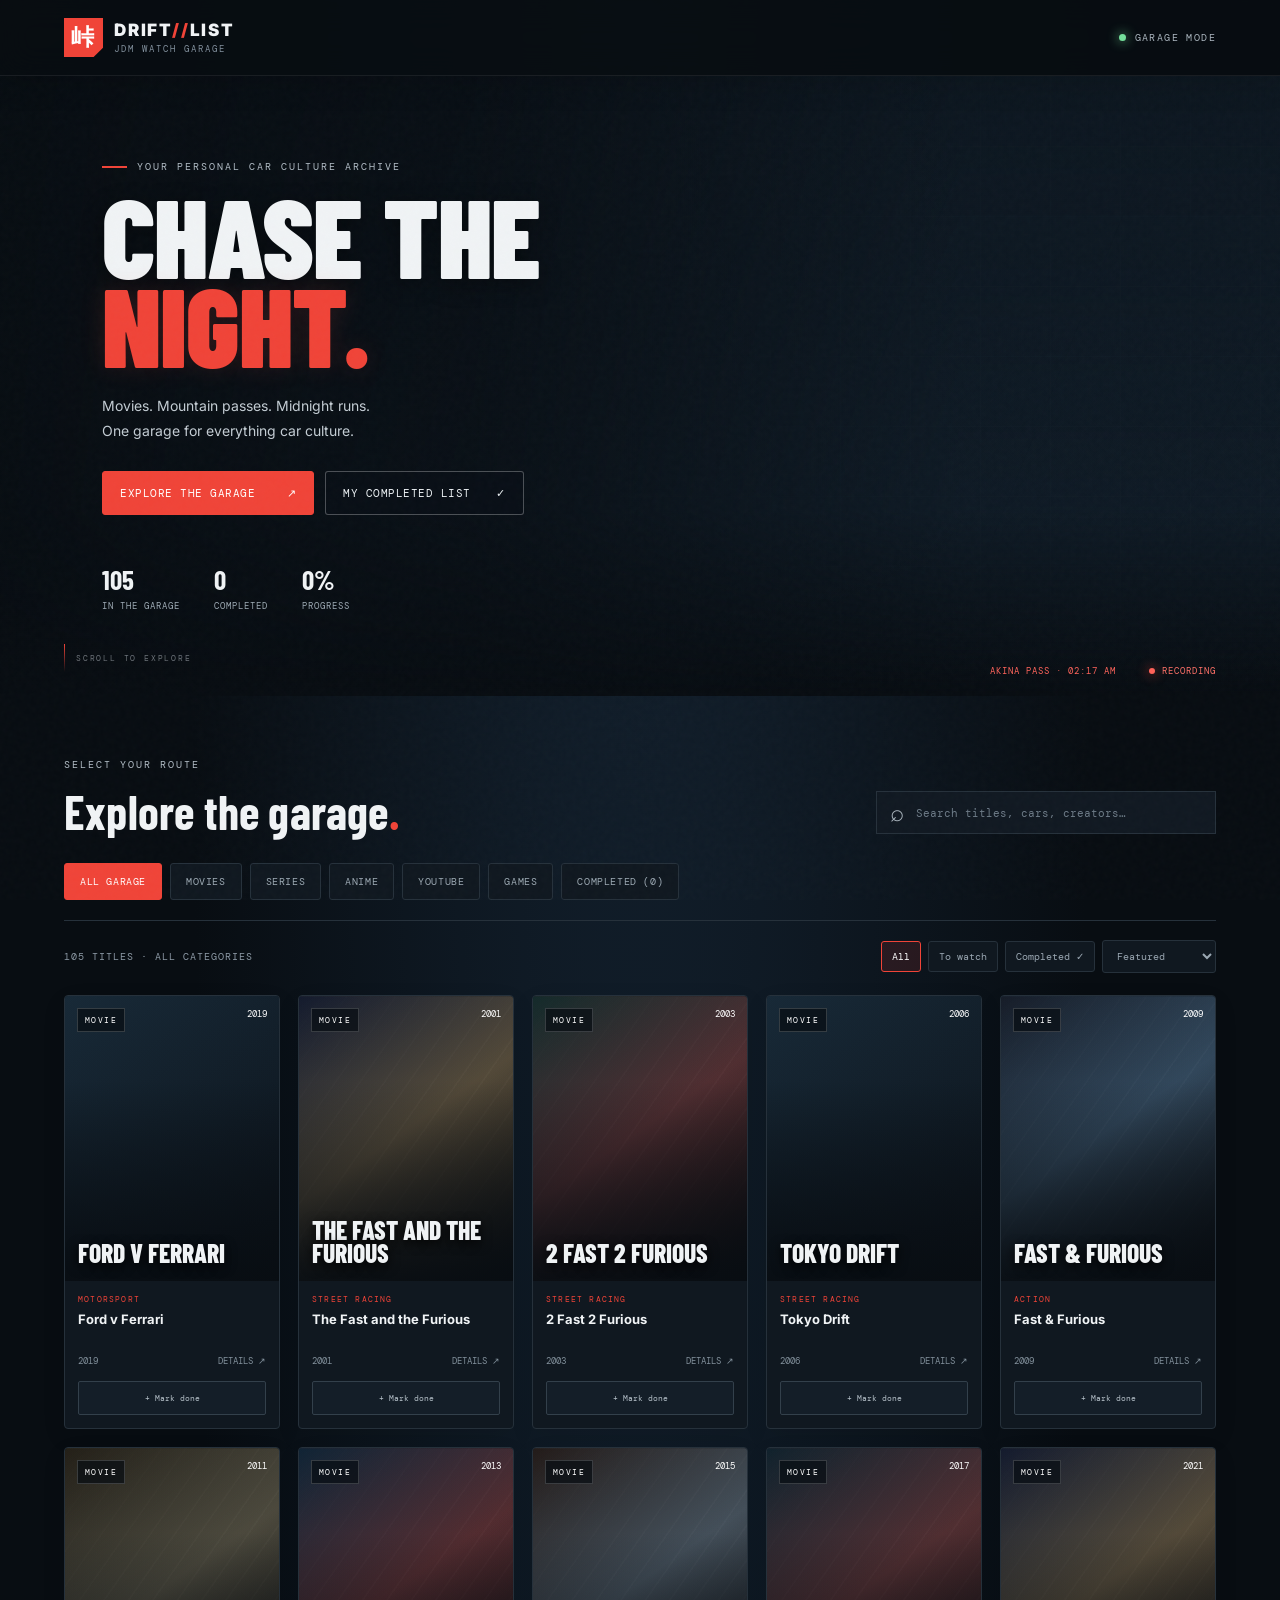
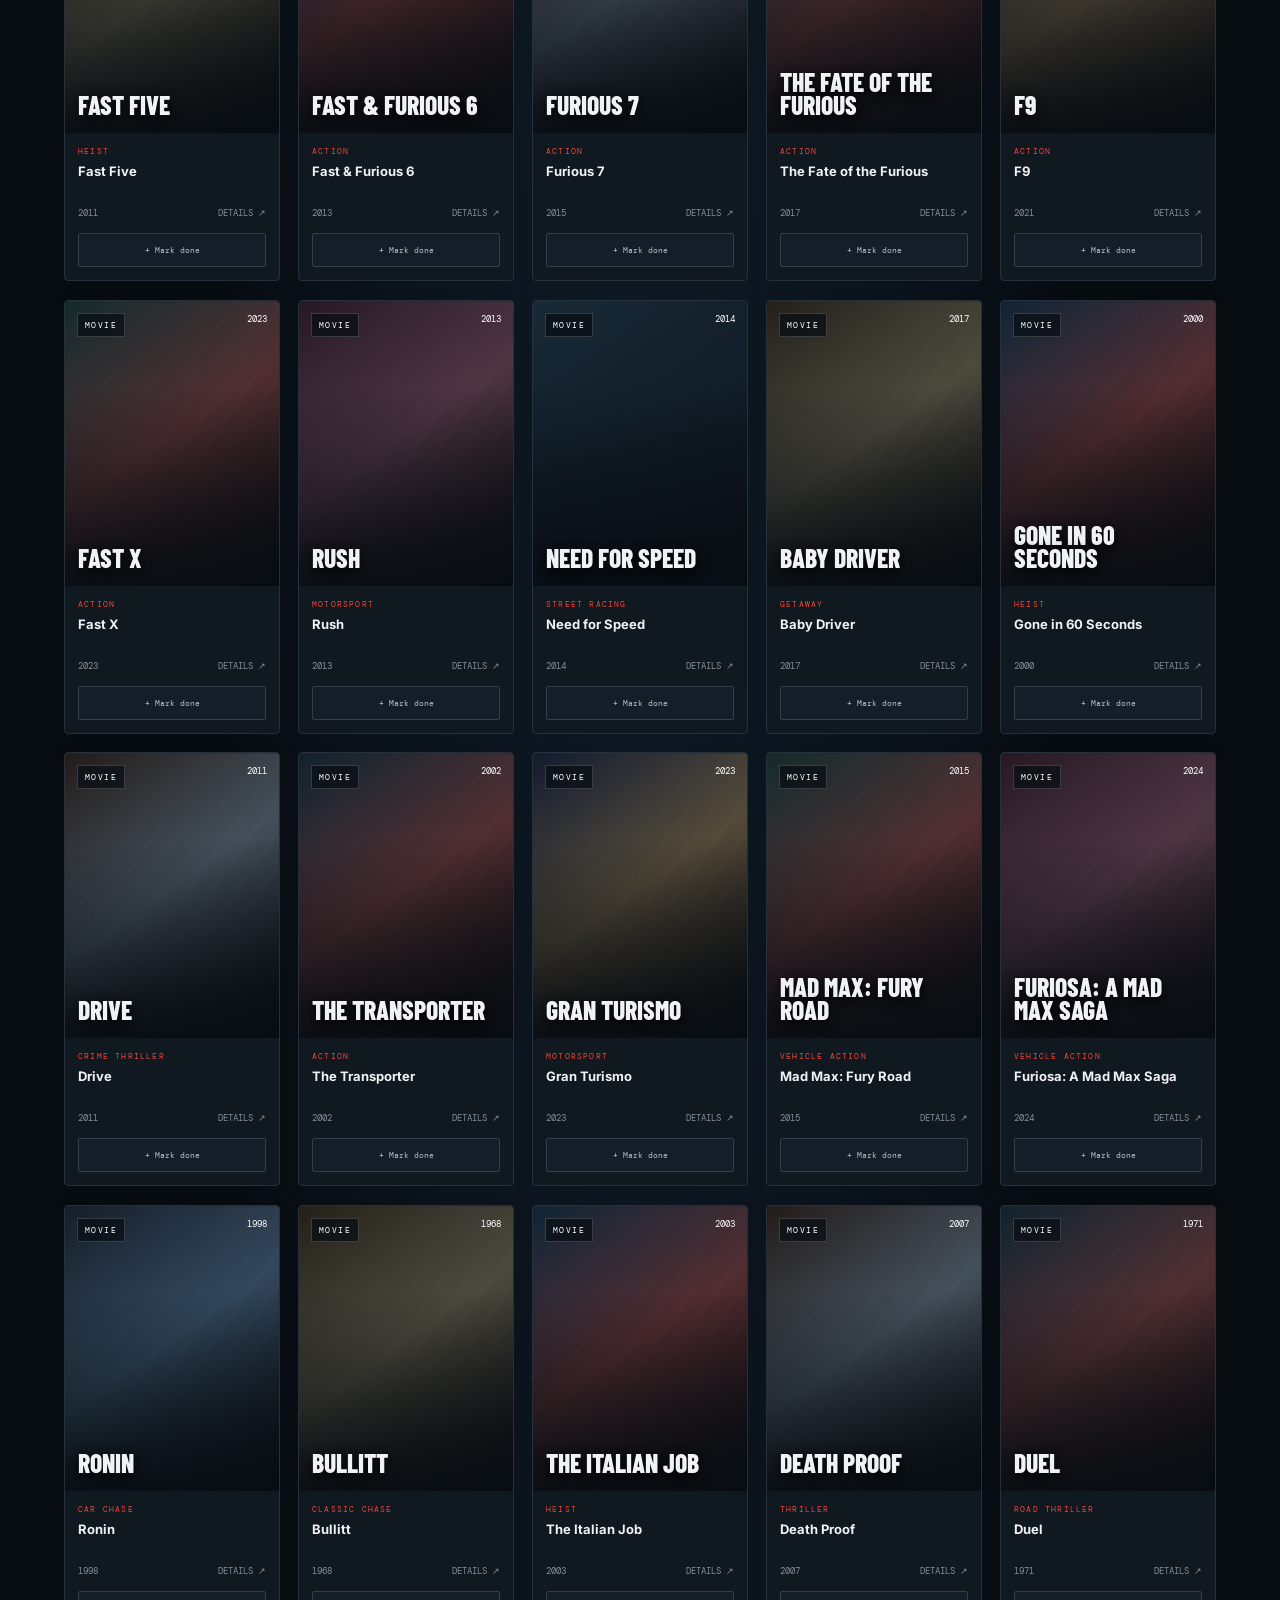
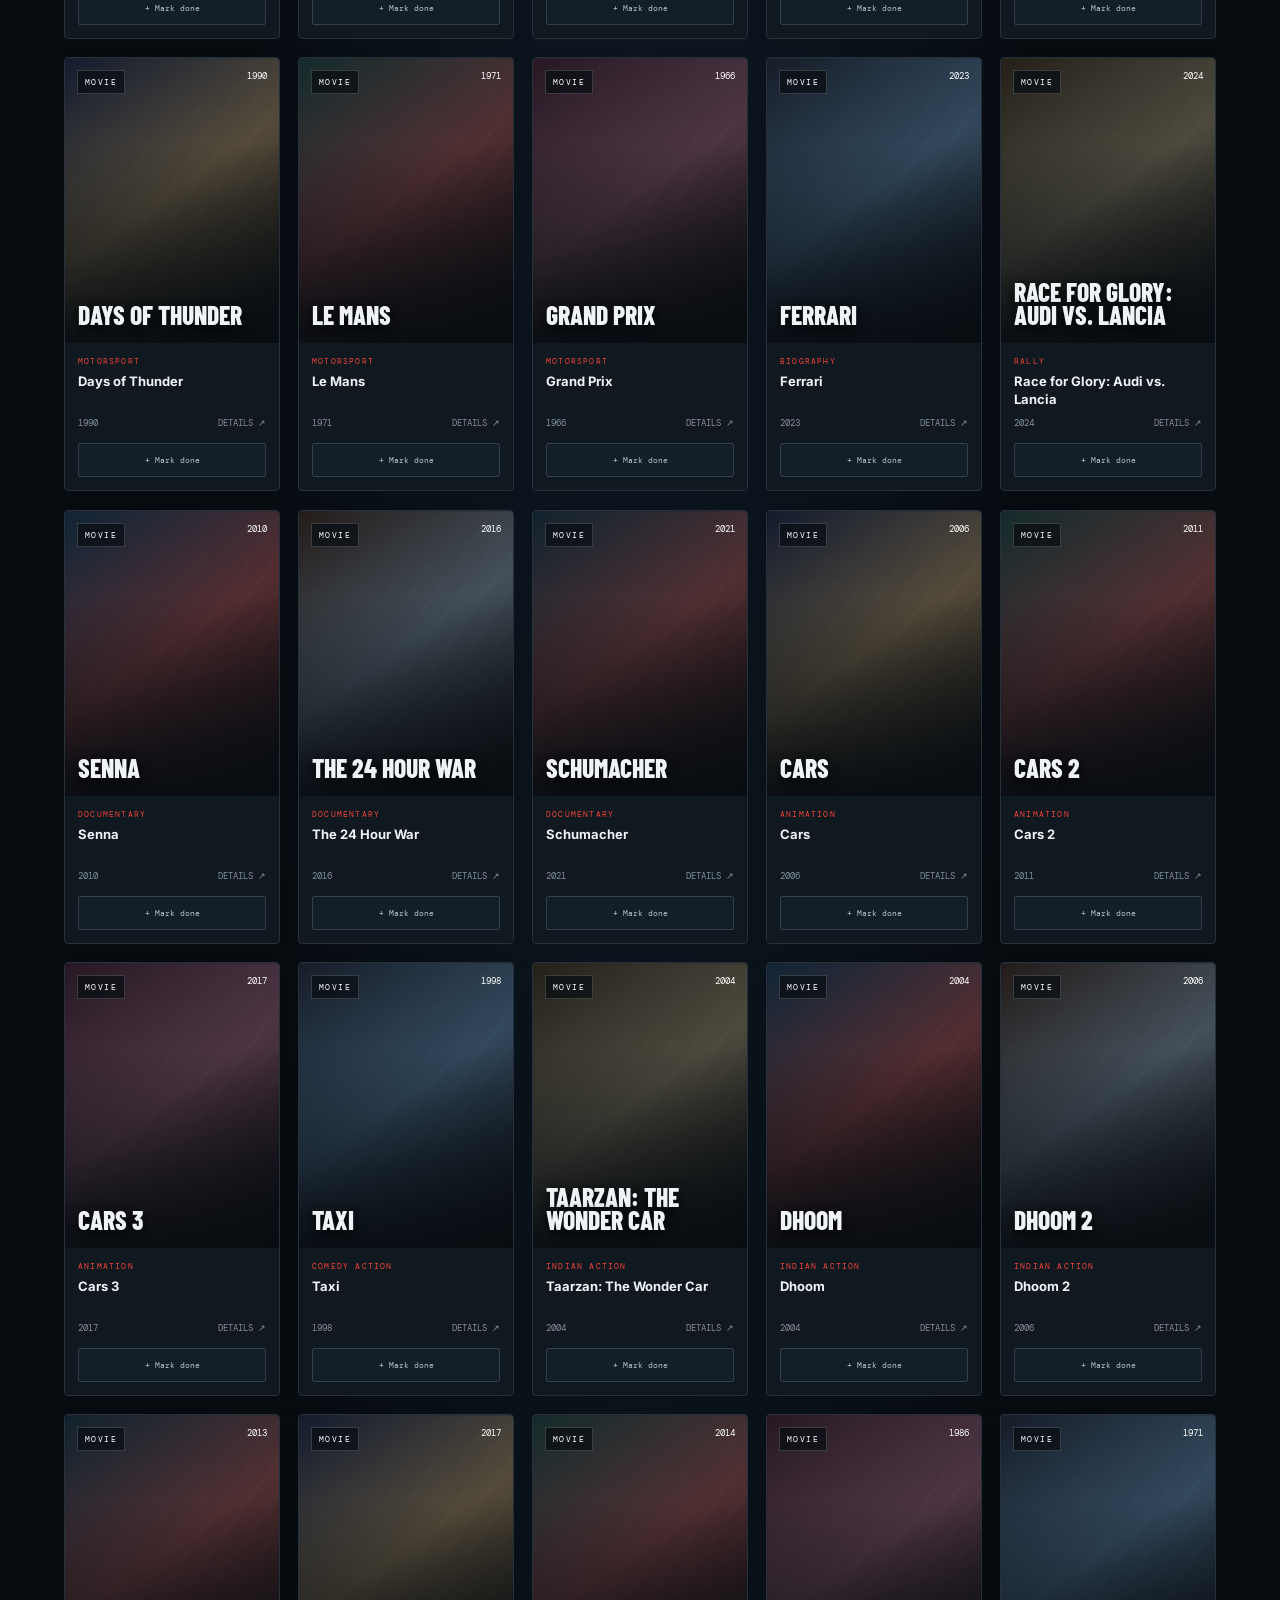
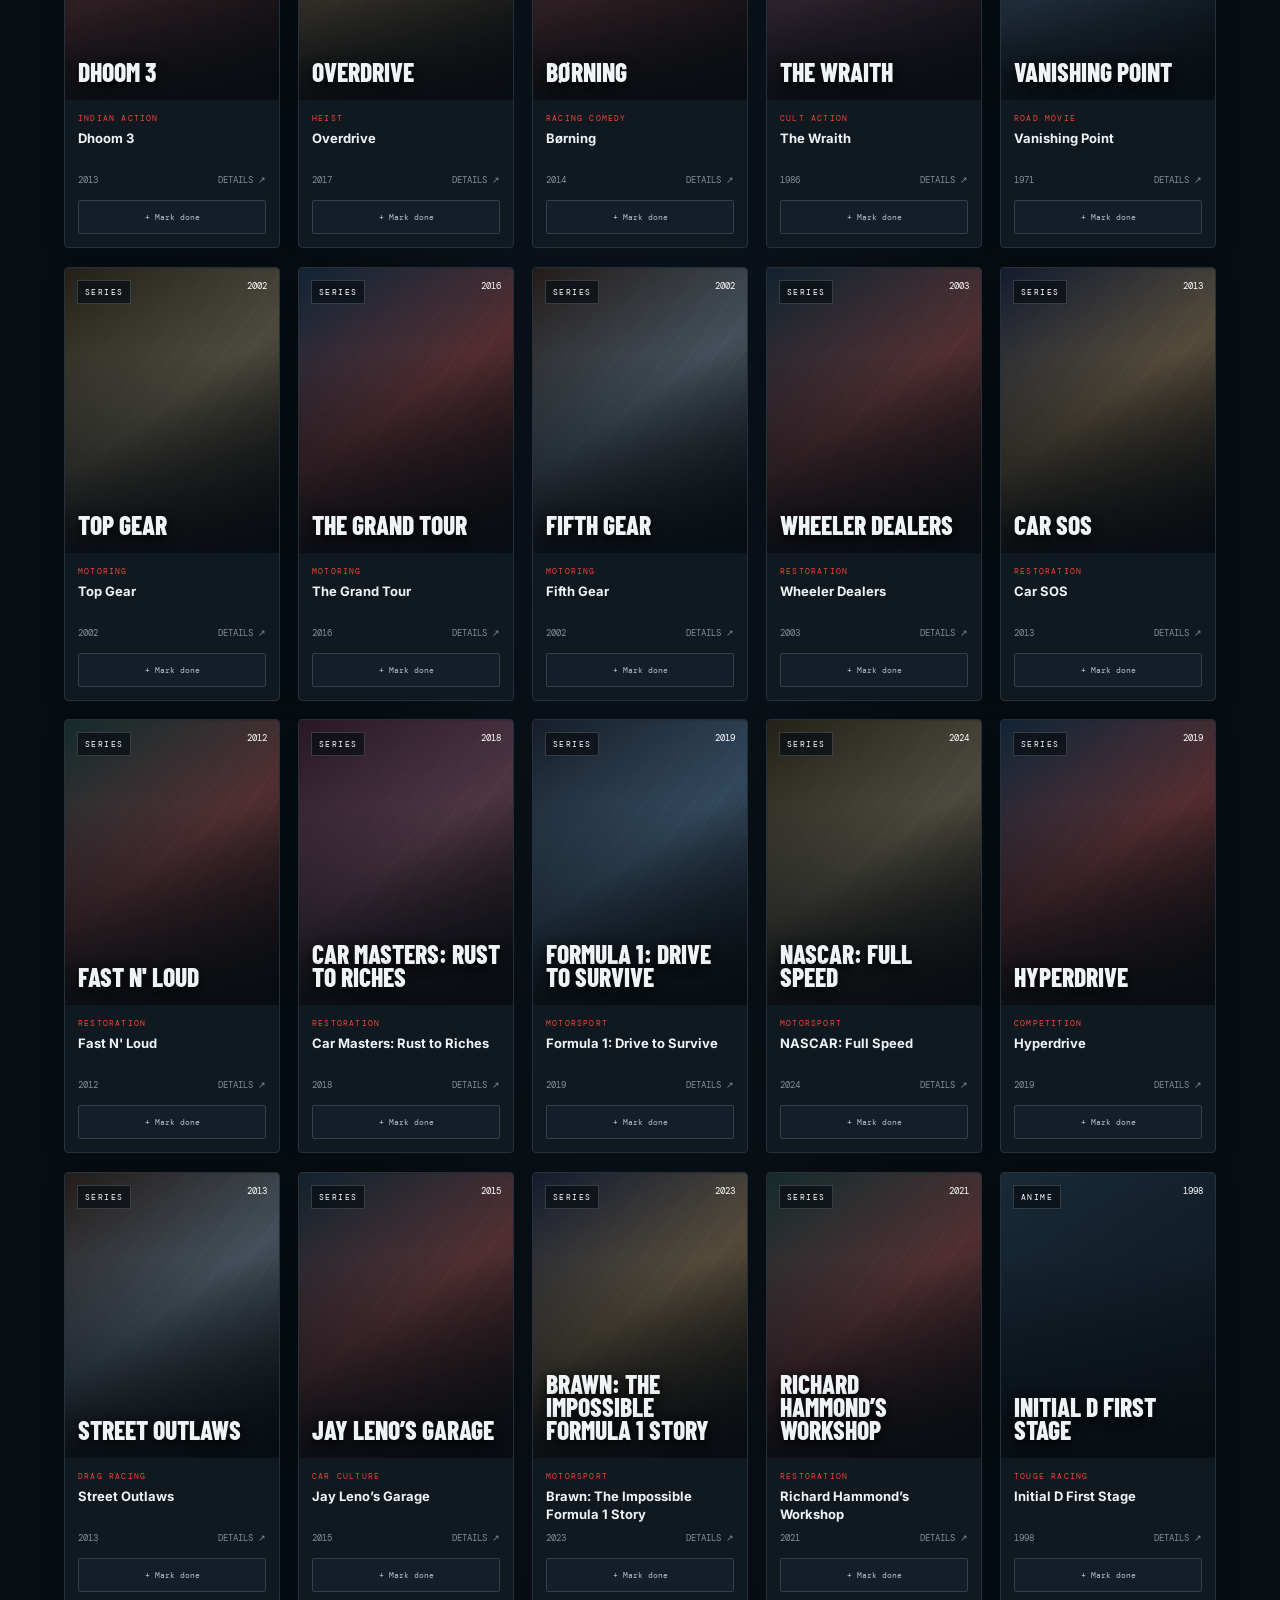
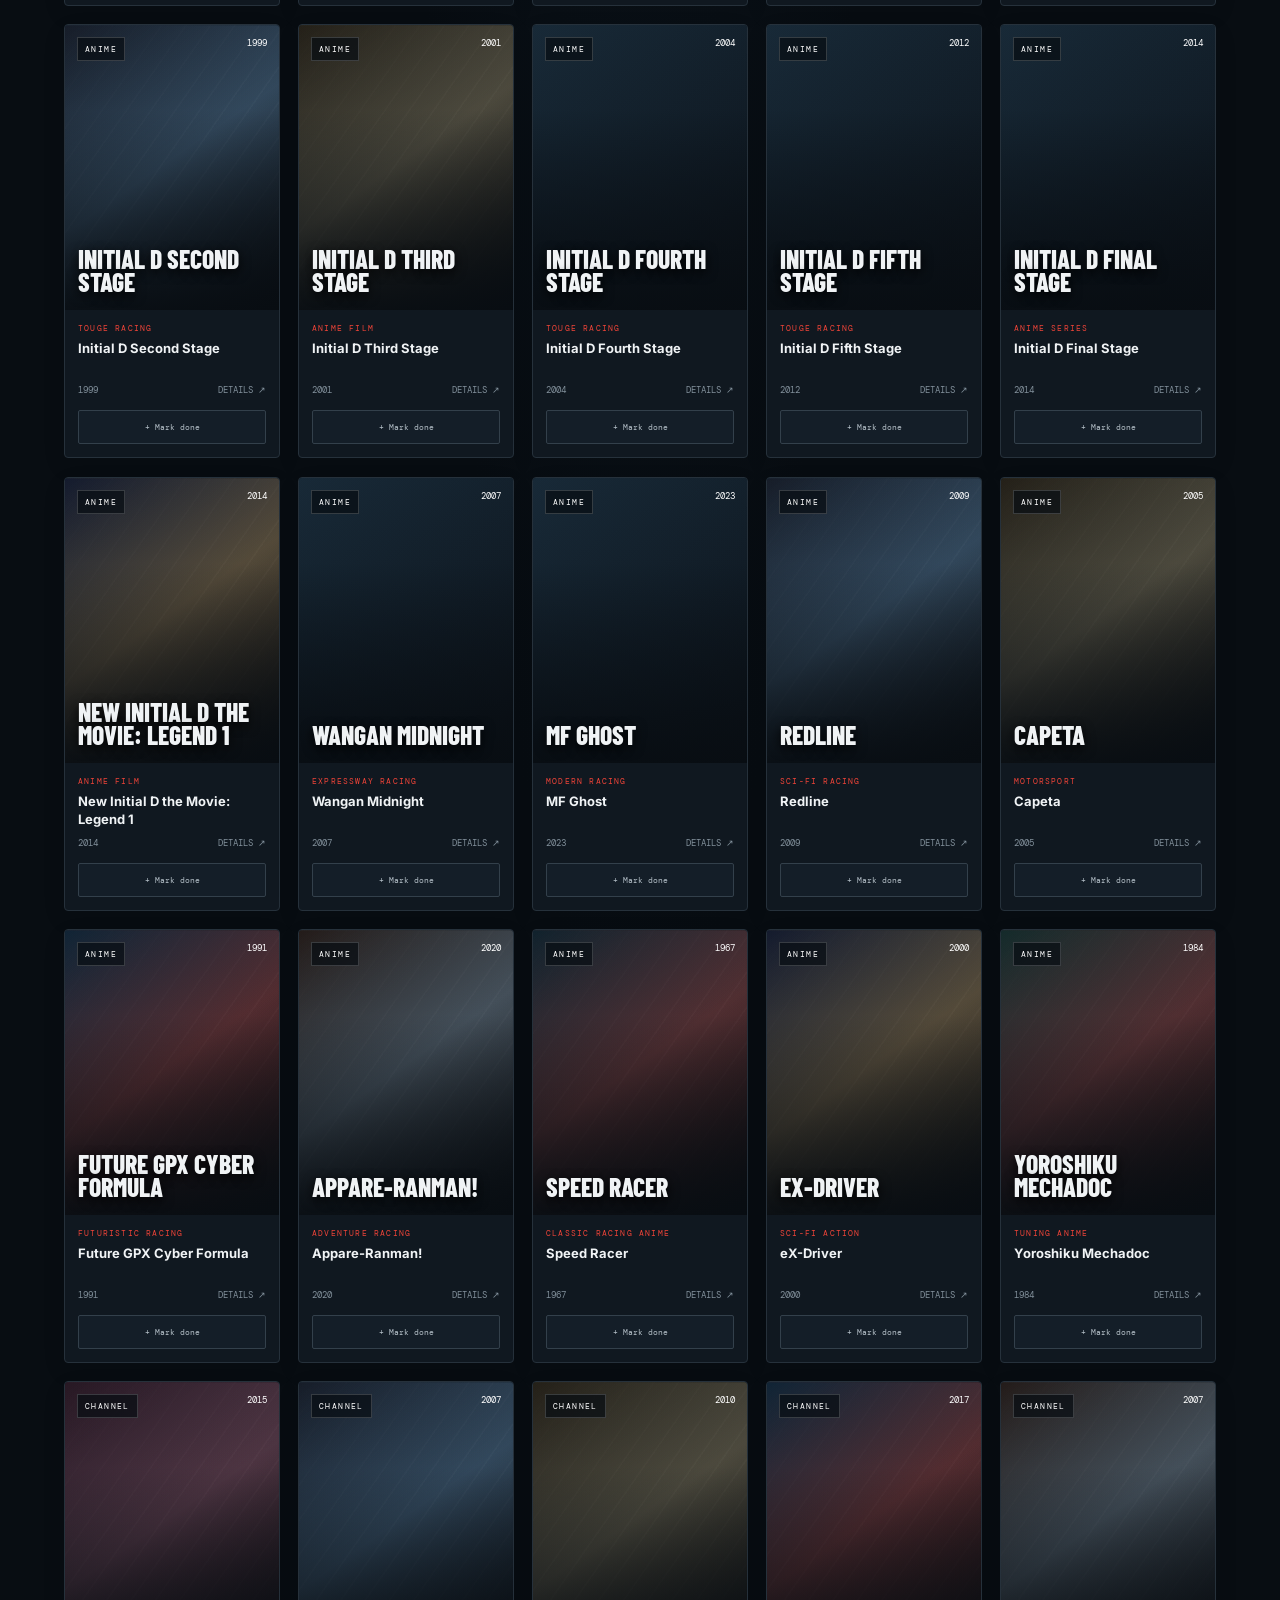
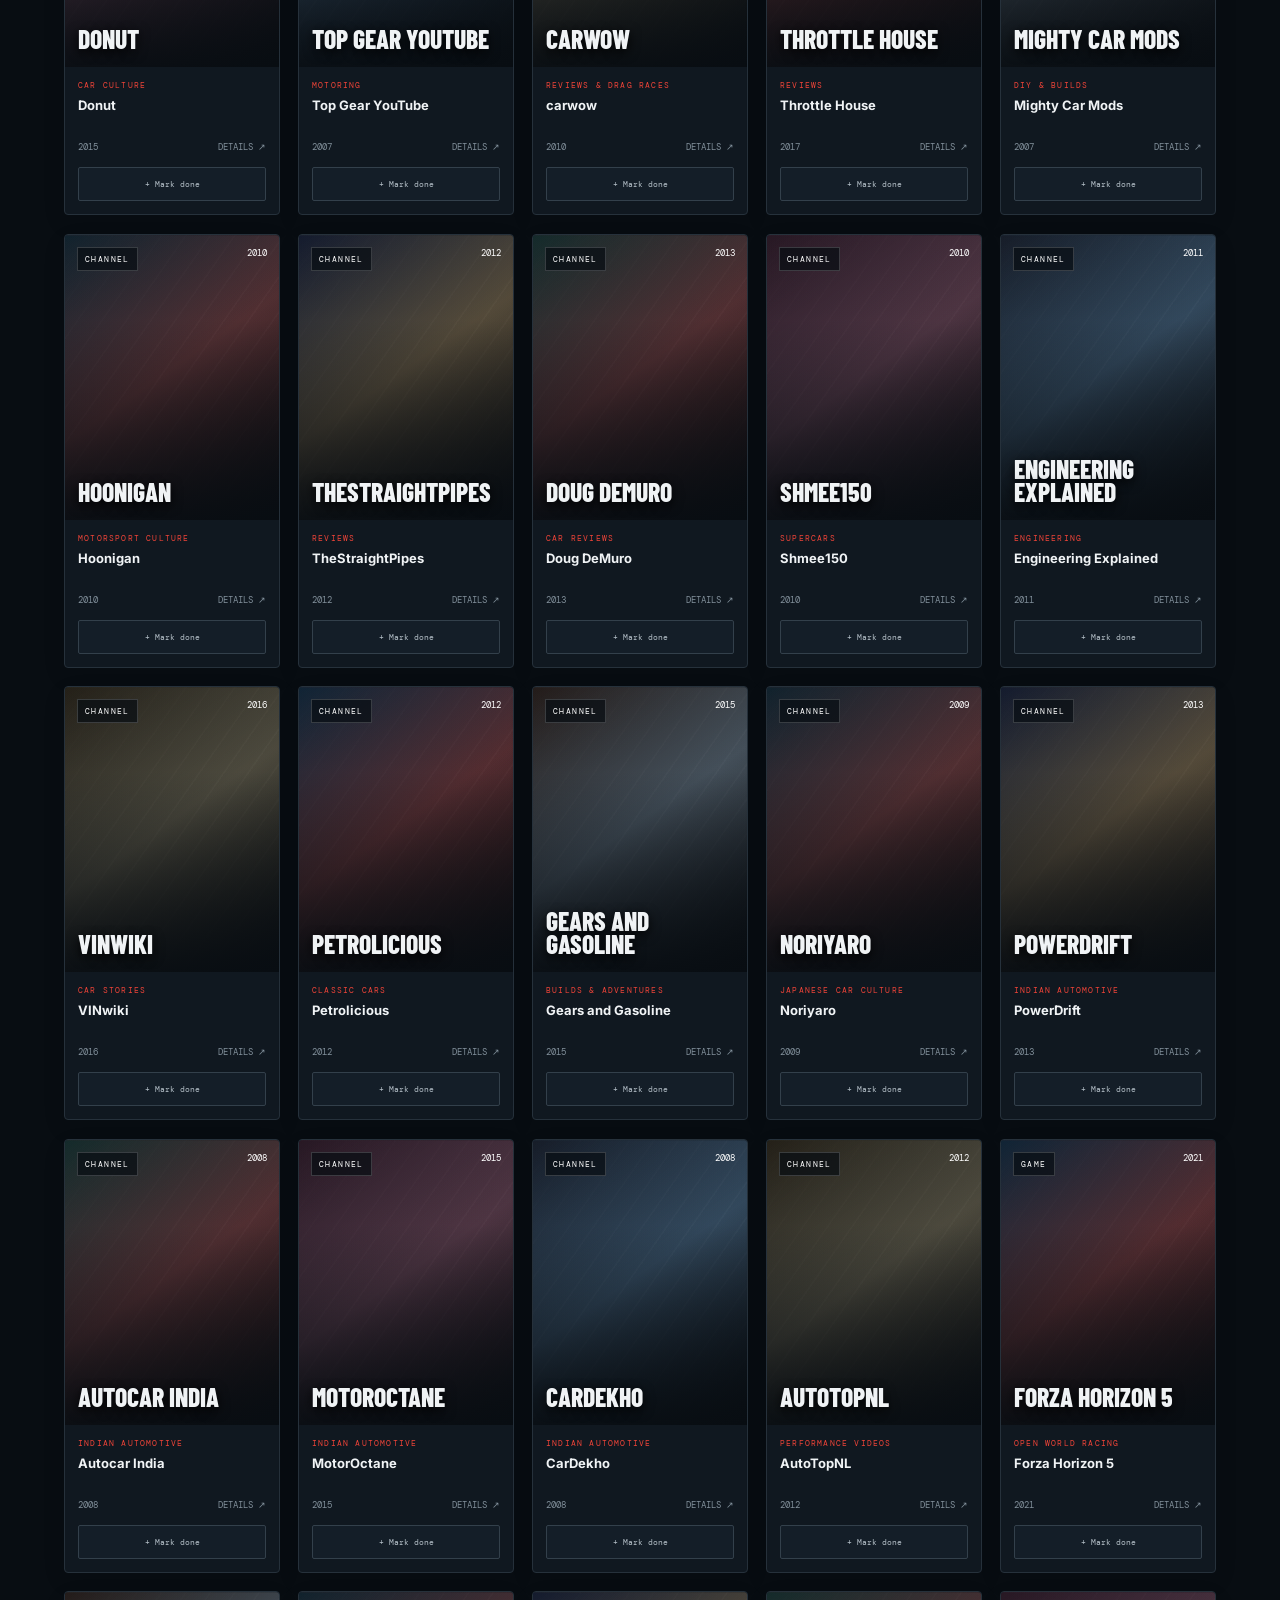
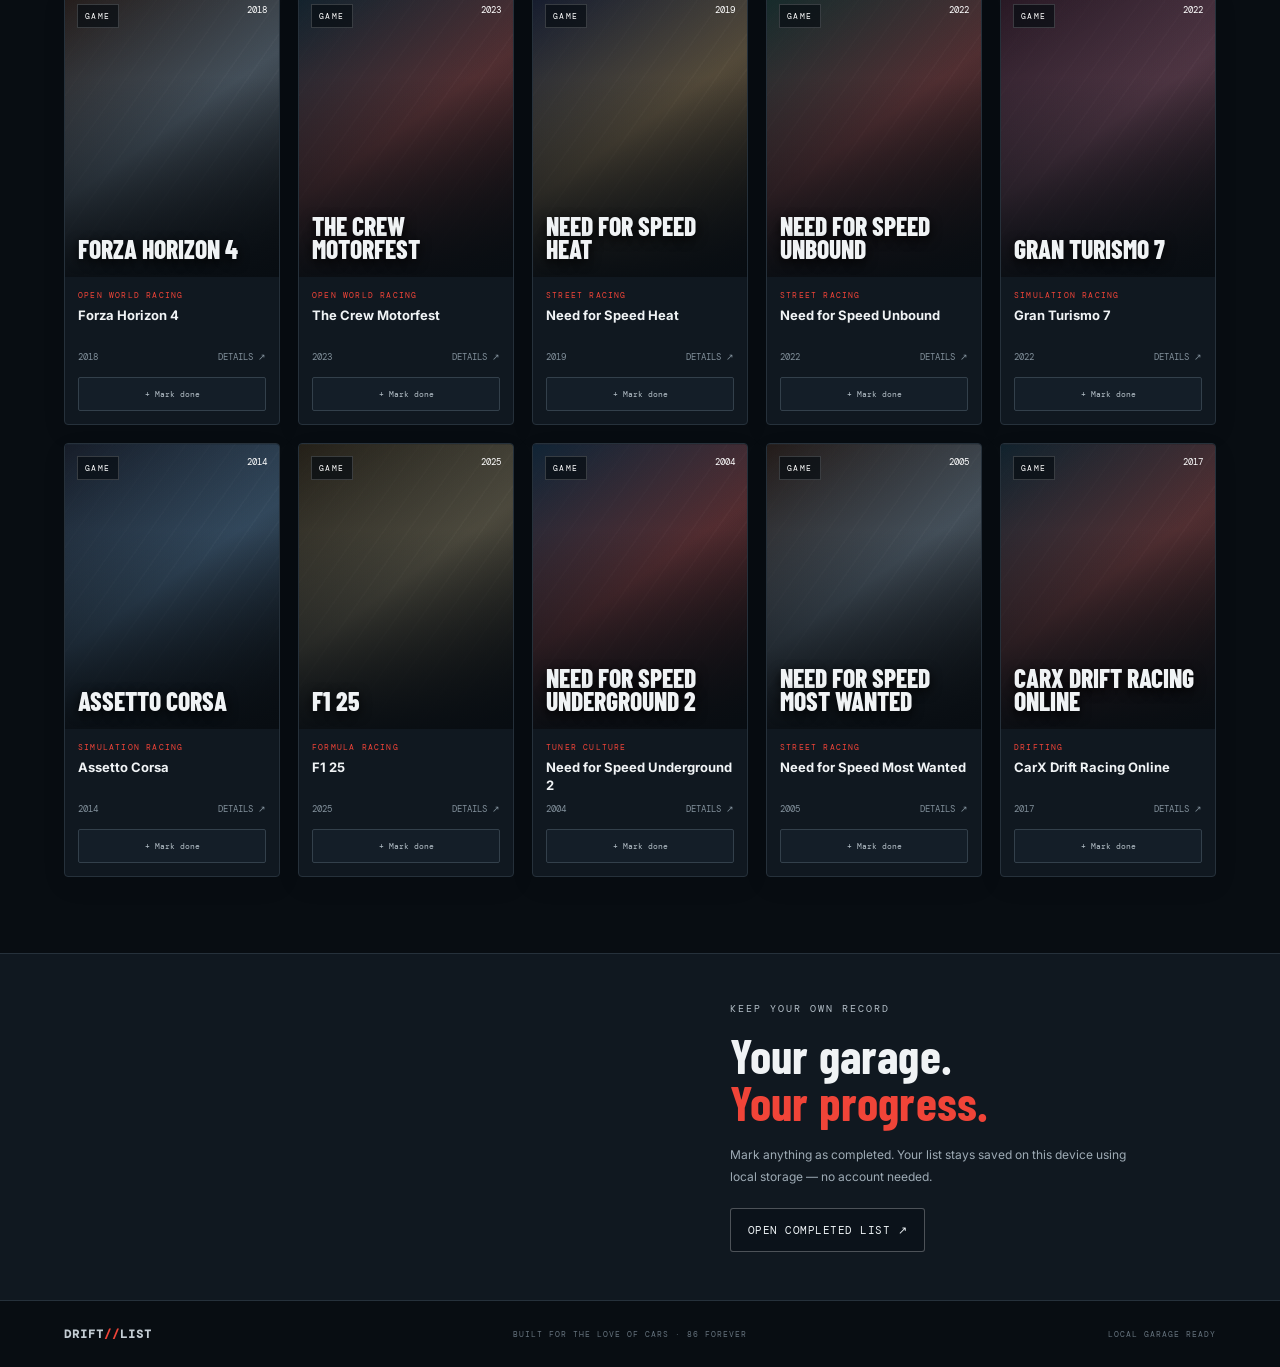
==== commit fa10d1dc: "Add files via upload" ====
--- a/index.html
+++ b/index.html
@@ -2,7 +2,7 @@
 <html lang="en">
 <head>
 <meta charset="utf-8"><meta name="viewport" content="width=device-width,initial-scale=1,viewport-fit=cover"><meta name="theme-color" content="#080d12"><meta name="description" content="An Initial D-inspired watchlist for car movies, racing series, anime, YouTube channels and games.">
-<link rel="manifest" href="manifest.webmanifest"><link rel="icon" href="assets/icon.svg" type="image/svg+xml"><link rel="stylesheet" href="styles.css"><title>DRIFT//LIST — JDM Watch Garage</title>
+<link rel="manifest" href="./manifest.webmanifest"><link rel="icon" href="./assets/icon.svg" type="image/svg+xml"><link rel="apple-touch-icon" href="./assets/icon-192.png"><link rel="stylesheet" href="styles.css"><title>DRIFT//LIST — JDM Watch Garage</title>
 </head>
 <body>
 <div class="scroll-progress" id="scrollProgress"></div><div class="ambient-glow" id="ambientGlow"></div><div class="grain"></div>
